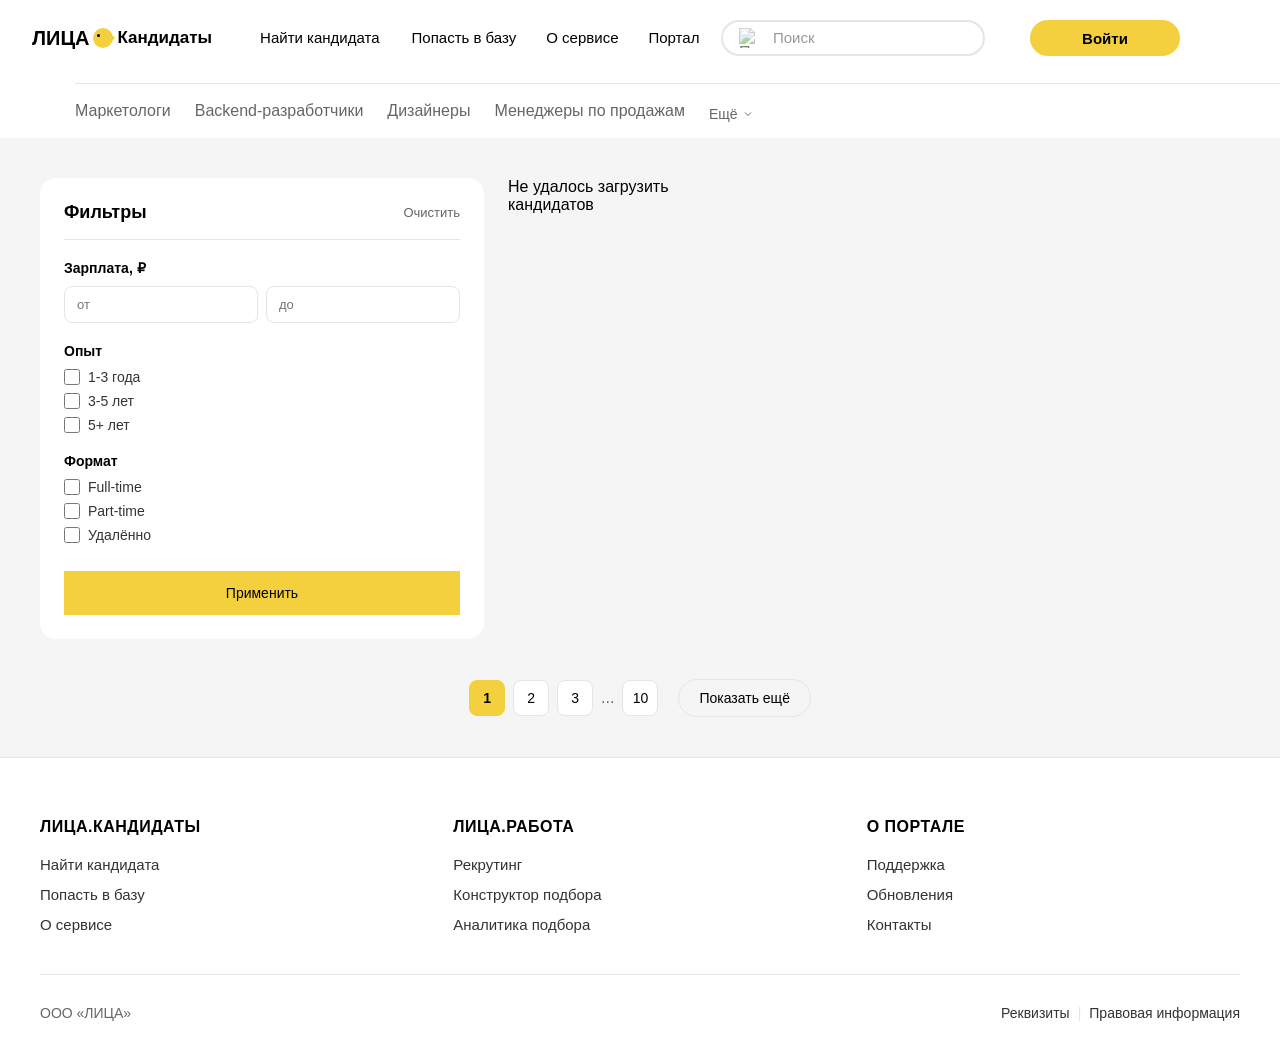
==== catalog.html @ 7bc8b990 "feat: style project management buttons and lock editing for completed projects" ====
<!DOCTYPE html>
<html lang="ru">
<head>
    <meta charset="UTF-8">
    <meta name="viewport" content="width=device-width, initial-scale=1.0">
    <title>ЛИЦА - Каталог кандидатов</title>
    <link rel="stylesheet" href="css/style.css">
</head>
<body>
    <header class="header">
        <div class="header-top">
            <div class="logo-nav">
                <a href="index.html" class="logo">
                    <span>ЛИЦА</span>
                    <div class="logo-icon"></div>
                </a>
                <nav>
                    <ul class="main-nav">
                        <li><a href="index.html">Кандидаты</a></li>
                        <li><a href="catalog.html">Найти кандидата</a></li>
                        <li><a href="#">Попасть в базу</a></li>
                        <li><a href="#">О сервисе</a></li>
                        <li><a href="#">Портал</a></li>
                    </ul>
                </nav>
            </div>
            <div class="search-auth">
    <div class="search-box">
        <img src="img/Search.png" alt="Поиск" class="search-icon">
        <input type="text" class="search-input" placeholder="Поиск">
    </div>
    
    <button class="login-btn" id="openModalBtn">Войти</button>
    
    <div class="user-profile-wrapper" id="userProfileWrapper" style="display: none;">
        <div class="user-profile" id="userProfile">
            <span class="user-name" id="userName">Имя</span>
            <div class="user-avatar" id="userAvatar">И</div>
        </div>
        <div class="user-dropdown" id="userDropdown">
            <a href="dashboard.html" class="dropdown-item">
                <svg width="16" height="16" viewBox="0 0 24 24" fill="none" stroke="currentColor" stroke-width="2"><path d="M20 21v-2a4 4 0 0 0-4-4H8a4 4 0 0 0-4 4v2"></path><circle cx="12" cy="7" r="4"></circle></svg>
                Мой профиль
            </a>
            <button class="dropdown-item logout-btn" id="logoutBtn">
                <svg width="16" height="16" viewBox="0 0 24 24" fill="none" stroke="currentColor" stroke-width="2"><path d="M9 21H5a2 2 0 0 1-2-2V5a2 2 0 0 1 2-2h4"></path><polyline points="16 17 21 12 16 7"></polyline><line x1="21" y1="12" x2="9" y2="12"></line></svg>
                Выйти
            </button>
        </div>
    </div>
</div>
        </div>
        
        <div class="header-bottom">
            <ul class="secondary-nav">
                <li><a href="?category=marketing">Маркетологи</a></li>
                <li><a href="?category=development">Backend-разработчики</a></li>
                <li><a href="?category=design">Дизайнеры</a></li>
                <li><a href="?category=sales">Менеджеры по продажам</a></li>
                
                <li class="nav-hidden"><a href="?category=analytics">Аналитики</a></li>
                <li class="nav-hidden"><a href="?category=content">Контент</a></li>
                <li class="nav-hidden"><a href="?category=management">Топ-менеджмент</a></li>
                
                <li class="more-li">
                    <button class="more-btn" id="moreBtn" type="button" onclick="toggleNav()">
                        <span>Ещё</span>
                        <svg class="arrow" viewBox="0 0 24 24" fill="none" stroke="currentColor" stroke-width="2">
                            <path d="M6 9l6 6 6-6"/>
                        </svg>
                    </button>
                </li>
                <li class="hide-li" style="display: none;">
                    <button class="hide-btn" type="button" onclick="toggleNav()">
                        <span>Скрыть</span>
                        <svg viewBox="0 0 24 24" fill="none" stroke="currentColor" stroke-width="2">
                            <path d="M18 15l-6-6-6 6"/>
                        </svg>
                    </button>
                </li>
            </ul>
        </div>
    </header>

    <main class="catalog-main">
        <div class="container catalog-container">
            
            <aside class="filters-sidebar">
                <div class="filters-header">
                    <h2>Фильтры</h2>
                    <button class="clear-filters">Очистить</button>
                </div>
                
                <div class="filter-group">
                    <h3>Зарплата, ₽</h3>
                    <div class="filter-range">
                        <input type="number" id="salaryMin" placeholder="от">
                        <input type="number" id="salaryMax" placeholder="до">
                    </div>
                </div>
                
                <div class="filter-group">
                    <h3>Опыт</h3>
                    <label class="checkbox-label">
                        <input type="checkbox" name="exp" value="1-3">
                        <span>1-3 года</span>
                    </label>
                    <label class="checkbox-label">
                        <input type="checkbox" name="exp" value="3-5">
                        <span>3-5 лет</span>
                    </label>
                    <label class="checkbox-label">
                        <input type="checkbox" name="exp" value="5+">
                        <span>5+ лет</span>
                    </label>
                </div>
                
                <div class="filter-group">
                    <h3>Формат</h3>
                    <label class="checkbox-label">
                        <input type="checkbox" name="format" value="full-time">
                        <span>Full-time</span>
                    </label>
                    <label class="checkbox-label">
                        <input type="checkbox" name="format" value="part-time">
                        <span>Part-time</span>
                    </label>
                    <label class="checkbox-label">
                        <input type="checkbox" name="format" value="remote">
                        <span>Удалённо</span>
                    </label>
                </div>
                
                <button class="apply-filters btn-primary">Применить</button>
            </aside>

            <div class="candidates-grid" id="candidatesGrid">
            </div>
        </div>
        
        <div class="pagination">
            <button class="page-btn active">1</button>
            <button class="page-btn">2</button>
            <button class="page-btn">3</button>
            <span class="pagination-dots">...</span>
            <button class="page-btn">10</button>
            <button class="show-more">Показать ещё</button>
        </div>
    </main>

    <footer class="footer">
        <div class="container">
            <div class="footer-grid">
                <div class="footer-column">
                    <h3 class="footer-heading">ЛИЦА.КАНДИДАТЫ</h3>
                    <ul class="footer-list">
                        <li><a href="#">Найти кандидата</a></li>
                        <li><a href="#">Попасть в базу</a></li>
                        <li><a href="#">О сервисе</a></li>
                    </ul>
                </div>
                
                <div class="footer-column">
                    <h3 class="footer-heading">ЛИЦА.РАБОТА</h3>
                    <ul class="footer-list">
                        <li><a href="#">Рекрутинг</a></li>
                        <li><a href="#">Конструктор подбора</a></li>
                        <li><a href="#">Аналитика подбора</a></li>
                    </ul>
                </div>
                
                <div class="footer-column">
                    <h3 class="footer-heading">О ПОРТАЛЕ</h3>
                    <ul class="footer-list">
                        <li><a href="#">Поддержка</a></li>
                        <li><a href="#">Обновления</a></li>
                        <li><a href="#">Контакты</a></li>
                    </ul>
                </div>
            </div>
            
            <div class="footer-bottom">
                <span class="footer-copyright">ООО «ЛИЦА»</span>
                <div class="footer-legal">
                    <a href="#">Реквизиты</a>
                    <span class="divider">|</span>
                    <a href="#">Правовая информация</a>
                </div>
            </div>
        </div>
    </footer>

    <div class="modal-overlay" id="loginModal">
        <div class="modal-window">
            <button class="modal-close" id="closeModalBtn">&times;</button>
            <div class="modal-header">
                <span class="modal-logo-text">ЛИЦА</span>
                <span class="modal-logo-dot"></span>
                <span class="modal-logo-text">Кандидаты</span>
            </div>
            <h2 class="modal-title">Получить доступ к базе<br>проверенных кандидатов</h2>
            <form class="modal-form" id="loginForm">
    <input type="email" id="authEmail" class="modal-input" placeholder="Email" required>
    <input type="password" id="authPassword" class="modal-input" placeholder="Пароль" required>
                <a href="#" class="forgot-pass">Забыли пароль?</a>
                <div class="modal-actions">
                    <button type="submit" class="btn-modal-login">Войти</button>
                    <button type="button" class="btn-modal-reg">Зарегистрироваться</button>
                </div>
            </form>
        </div>
    </div>

    <script>

    function toggleNav() {
        const hidden = document.querySelectorAll('.nav-hidden');
        const more = document.querySelector('.more-li');
        const hide = document.querySelector('.hide-li');
        const arrow = document.querySelector('.more-btn .arrow');
        const isVisible = document.querySelector('.nav-hidden.show');
        if (!isVisible) {
            hidden.forEach(i => i.classList.add('show'));
            more.style.display = 'none';
            hide.style.display = 'flex';
        } else {
            hidden.forEach(i => i.classList.remove('show'));
            more.style.display = 'flex';
            hide.style.display = 'none';
            if (arrow) arrow.style.transform = 'rotate(0deg)';
        }
    }

    const openModalBtn = document.getElementById('openModalBtn');
    const modal = document.getElementById('loginModal');
    const closeBtn = document.getElementById('closeModalBtn');
    const loginForm = document.getElementById('loginForm');

    function showUserProfile(user) {
        if (openModalBtn) openModalBtn.style.display = 'none';
        const userProfileWrapper = document.getElementById('userProfileWrapper');
        const userName = document.getElementById('userName');
        const userAvatar = document.getElementById('userAvatar');
        const userDropdown = document.getElementById('userDropdown');
        const logoutBtn = document.getElementById('logoutBtn');
        
        if (userProfileWrapper && userName && userAvatar) {
            userProfileWrapper.style.display = 'flex';
            const firstName = user.name.split(' ')[0];
            userName.textContent = firstName;
            userAvatar.textContent = firstName.charAt(0).toUpperCase();
        }
        
        const userProfile = document.getElementById('userProfile');
        if (userProfile && userDropdown) {
            userProfile.onclick = (e) => {
                e.stopPropagation();
                userDropdown.classList.toggle('show');
            };
        }
        
        document.addEventListener('click', (e) => {
            if (userDropdown && !e.target.closest('.user-profile-wrapper')) {
                userDropdown.classList.remove('show');
            }
        });
        
        if (logoutBtn) {
            logoutBtn.onclick = (e) => {
                e.preventDefault();
                if (confirm('Выйти из аккаунта?')) {
                    localStorage.removeItem('currentUser');
                    hideUserProfile();
                    if (userDropdown) userDropdown.classList.remove('show');
                }
            };
        }
    }

    function hideUserProfile() {
        const userProfileWrapper = document.getElementById('userProfileWrapper');
        if (userProfileWrapper) userProfileWrapper.style.display = 'none';
        if (openModalBtn) {
            openModalBtn.style.display = 'block';
            openModalBtn.textContent = 'Войти';
            openModalBtn.style.backgroundColor = '';
        }
    }

    openModalBtn?.addEventListener('click', (e) => {
        e.stopPropagation();
        modal.classList.add('active');
        document.body.style.overflow = 'hidden';
    });

    closeBtn?.addEventListener('click', () => {
        modal.classList.remove('active');
        document.body.style.overflow = '';
    });

    modal?.addEventListener('click', (e) => {
        if (e.target === modal) {
            modal.classList.remove('active');
            document.body.style.overflow = '';
        }
    });

    if (loginForm) {
        loginForm.addEventListener('submit', async (e) => {
            e.preventDefault();
            const email = document.getElementById('authEmail').value.trim();
            const password = document.getElementById('authPassword').value.trim();
            
            let errorEl = document.querySelector('.auth-error');
            if (!errorEl) {
                errorEl = document.createElement('span');
                errorEl.className = 'auth-error';
                errorEl.style.cssText = 'color: #d32f2f; font-size: 13px; text-align: center; display: block; margin-top: 8px;';
                loginForm.appendChild(errorEl);
            }

            try {
                const res = await fetch(`http://localhost:3000/users?email=${encodeURIComponent(email)}`);
                const users = await res.json();
                
                if (users.length > 0 && users[0].password === password) {
                    const user = users[0];
                    localStorage.setItem('currentUser', JSON.stringify(user));
                    
                    modal.classList.remove('active');
                    document.body.style.overflow = '';
                    loginForm.reset();
                    errorEl.style.display = 'none';
                    
                    showUserProfile(user);
                } else {
                    errorEl.textContent = 'Неверный email или пароль';
                    errorEl.style.display = 'block';
                }
            } catch (err) {
                console.error('Ошибка входа:', err);
                errorEl.textContent = 'Ошибка сервера';
                errorEl.style.display = 'block';
            }
        });
    }

    let allCandidates = []; 

    async function loadAllCandidates() {
        try {
            const res = await fetch('http://localhost:3000/candidates');
            if (!res.ok) throw new Error(`HTTP ${res.status}`);
            allCandidates = await res.json();
            console.log('✅ Загружено кандидатов:', allCandidates.length);
            renderCandidates(allCandidates); 
        } catch (err) {
            console.error('Ошибка загрузки:', err);
            document.getElementById('candidatesGrid').innerHTML = '<p>Не удалось загрузить кандидатов</p>';
        }
    }

    function applyFilters() {
    console.log('Кнопка "Применить" нажата');
    
    const salaryMin = document.getElementById('salaryMin')?.value;
    const salaryMax = document.getElementById('salaryMax')?.value;
    
    const expChecks = Array.from(document.querySelectorAll('input[name="exp"]:checked')).map(i => i.value);
    const formatChecks = Array.from(document.querySelectorAll('input[name="format"]:checked')).map(i => i.value);
    
    console.log('🔍 Активные фильтры:', { salaryMin, salaryMax, expChecks, formatChecks });
    
    const filtered = allCandidates.filter(candidate => {
        console.log(`\n Проверка: ${candidate.name}`);
        
        // 1. Зарплата
        const salary = Number(candidate.salary) || 0;
        if (salaryMin && salary < Number(salaryMin)) {
            console.log(`   Отсев по зарплате: ${salary} < ${salaryMin}`);
            return false;
        }
        if (salaryMax && salary > Number(salaryMax)) {
            console.log(`   Отсев по зарплате: ${salary} > ${salaryMax}`);
            return false;
        }
        if (salaryMin || salaryMax) {
            console.log(`  Зарплата ${salary} ₽ прошла`);
        }
        
        if (formatChecks.length > 0) {
            const candidateTags = candidate.tags || [];
            console.log(`  Теги кандидата: [${candidateTags.join(', ')}]`);
            
            const hasMatchingTag = formatChecks.some(format => {
                const tagMap = {
                    'full-time': 'fulltime',
                    'part-time': 'parttime', 
                    'remote': 'remote'
                };
                const targetTag = tagMap[format];
                const hasIt = candidateTags.includes(targetTag);
                console.log(`    - Ищем "${format}" → "${targetTag}" → ${hasIt ? '✅' : '❌'}`);
                return hasIt;
            });
            
            if (!hasMatchingTag) {
                console.log(`   Отсев по формату: нет совпадений`);
                return false;
            }
            console.log(`  Формат прошёл`);
        }
        
        if (expChecks.length > 0) {
            const exp = candidate.experience || '';
            const match = exp.match(/(\d+)/);
            const years = match ? parseInt(match[1]) : 0;
            console.log(`  Опыт: "${exp}" → извлечено ${years} лет`);
            
            const hasMatchingExp = expChecks.some(expFilter => {
                let result = false;
                if (expFilter === '1-3') result = years >= 1 && years <= 3;
                else if (expFilter === '3-5') result = years >= 3 && years <= 5;
                else if (expFilter === '5+') result = years >= 5;
                
                if (result) {
                    console.log(`    - Фильтр "${expFilter}": ${years} лет попадает`);
                }
                return result;
            });
            
            if (!hasMatchingExp) {
                console.log(`  Отсев по опыту: ${years} лет не попадает в выбранные диапазоны`);
                return false;
            }
            console.log(`  Опыт прошёл`);
        }
        
        console.log(`  ${candidate.name} ПРОШЁЛ все фильтры!\n`);
        return true;
    });
    
    console.log(`\n✅ ИТОГО найдено: ${filtered.length} из ${allCandidates.length}`);
    renderCandidates(filtered);
}

    function renderCandidates(candidates) {
        const grid = document.getElementById('candidatesGrid');
        if (!grid) return;
        
        if (candidates.length === 0) {
            grid.innerHTML = '<p style="grid-column: 1/-1; text-align: center; padding: 40px; color: var(--text-muted);">Кандидаты не найдены</p>';
            return;
        }
        
        function getGradient(avatarName) {
            const gradients = {
                'gradient-purple': 'linear-gradient(135deg, #667eea 0%, #764ba2 100%)',
                'gradient-blue': 'linear-gradient(135deg, #4facfe 0%, #00f2fe 100%)',
                'gradient-green': 'linear-gradient(135deg, #43e97b 0%, #38f9d7 100%)',
                'gradient-orange': 'linear-gradient(135deg, #fa709a 0%, #fee140 100%)',
                'gradient-red': 'linear-gradient(135deg, #ff9a9e 0%, #fecfef 100%)'
            };
            return gradients[avatarName] || gradients['gradient-purple'];
        }
        
        grid.innerHTML = candidates.map(c => {

            const avatarHTML = c.avatar?.startsWith('gradient-') 
                ? `<div class="avatar-gradient" style="width: 104px; height: 104px; border-radius: 50%; background: ${getGradient(c.avatar)}; display: flex; align-items: center; justify-content: center; color: #fff; font-size: 36px; font-weight: 700;">${c.name.charAt(0).toUpperCase()}</div>`
                : `<img src="${c.avatar || 'img/default-avatar.png'}" alt="${c.name}" style="width: 104px; height: 104px; border-radius: 50%; object-fit: cover;">`;
            
            return `
            <div class="candidate-card">
                <div class="candidate-badges">
                    ${c.tags?.map(t => `<span class="badge badge-${t}">${t}</span>`).join('') || ''}
                </div>
                <div class="candidate-avatar">
                    ${avatarHTML}
                </div>
                <h3 class="candidate-name">${c.name}</h3>
                <p class="candidate-position">${c.position}</p>
                <div class="candidate-info">
                    <p class="info-item">Опыт: ${c.experience}</p>
                    <p class="info-item">Зарплата: от ${c.salary?.toLocaleString() || '0'} ₽</p>
                </div>
                <a href="profile.html?id=${c.id}" class="btn-candidate" style="text-decoration: none;">Посмотреть справку</a>
            </div>
            `;
        }).join('');
    }

    function clearFilters() {
        console.log('️ Кнопка "Очистить" нажата');
        document.querySelectorAll('input[type="number"]').forEach(i => i.value = '');
        document.querySelectorAll('input[type="checkbox"]').forEach(i => i.checked = false);
        renderCandidates(allCandidates); 
    }

    document.addEventListener('DOMContentLoaded', () => {

        const saved = localStorage.getItem('currentUser');
        if (saved) {
            try {
                const user = JSON.parse(saved);
                showUserProfile(user);
            } catch(e) { console.error('Ошибка сессии:', e); }
        }
        
        loadAllCandidates();
        
        const applyBtn = document.querySelector('.apply-filters');
        const clearBtn = document.querySelector('.clear-filters');
        
        if (applyBtn) {
            applyBtn.addEventListener('click', applyFilters);
            console.log('✅ Обработчик на кнопку "Применить" повешен');
        } else {
            console.error('Кнопка .apply-filters не найдена');
        }
        
        if (clearBtn) {
            clearBtn.addEventListener('click', clearFilters);
            console.log('Обработчик на кнопку "Очистить" повешен');
        } else {
            console.error('Кнопка .clear-filters не найдена');
        }
        
         document.getElementById('logoutBtn')?.addEventListener('click', () => { 
    if (confirm('Выйти?')) { 
        localStorage.removeItem('currentUser'); 
        window.location.href = 'index.html'; 
    } 
});

    });
</script>
</body>
</html>
---- css/style.css ----
:root {
    --bg-body: #f5f5f5;
    --bg-header: #ffffff;
    --text-main: #000000;
    --text-secondary: #333333;
    --text-muted: #666666;
    --accent: #F4D03F;
    --accent-hover: #E5C036;
    --border: #e5e5e5;
    --shadow: 0 2px 4px rgba(0, 0, 0, 0.1);
}

* {
    margin: 0;
    padding: 0;
    box-sizing: border-box;
}

body {
    font-family: -apple-system, BlinkMacSystemFont, 'Segoe UI', Roboto, Oxygen, Ubuntu, Cantarell, sans-serif;
    background-color: var(--bg-body);
    color: var(--text-main);
}

.header {
    background-color: var(--bg-header);
    box-shadow: var(--shadow);
}

.header-top {
    display: flex;
    align-items: center; 
    justify-content: space-between;
    padding: 20px 0px;
    max-width: 1440px;
    margin: 0 auto;
}

.logo-nav {
    display: flex;
    align-items: center;
    gap: 4px; 
    flex-shrink: 0;
}

.logo {
    display: flex;
    align-items: center;
    gap: 4px;
    font-size: 20px;
    font-weight: 600;
    color: #000;
    text-decoration: none;
    margin-left: 32px;
}

.logo-icon {
    width: 20px;
    height: 20px;
    background-color: #F4D03F;
    border-radius: 50%;
    position: relative;
    flex-shrink: 0;
}

.logo-icon::before {
    content: '';
    position: absolute;
    width: 3px;
    height: 3px;
    background-color: #000;
    border-radius: 50%;
    top: 6px;
    left: 4px;
}

.logo-icon::after {
    content: '';
    position: absolute;
    right: -2px;
    top: 4px; 
    width: 0;
    height: 0;
    border-top: 6px solid transparent;
    border-bottom: 6px solid transparent;
    border-left: 6px solid #F4D03F;
}

.main-nav {
    display: flex;
    align-items: center;
    gap: 16px; 
    list-style: none;
    margin: 0; 
}

.main-nav a {
    text-decoration: none;
    color: var(--text-secondary);
    font-size: 17px;
    font-weight: 500;
    white-space: nowrap; 
    transition: color 0.3s;
}

.main-nav li:first-child a {
    font-size: 17px;
    font-weight: 600;
    color: var(--text-main);
    margin-right: 32px; 
    margin-left: 0px;
}

.main-nav li:nth-child(3) {
    margin-left: 16px; 
}

.main-nav li:nth-child(4) {
    margin-left: 14px; 
}

.main-nav li:nth-child(5) {
    margin-left: 14px; 
}

.main-nav li:nth-child(n+2) a {
    font-size: 15px;
    font-weight: 400;
    color: var(--text-main);
}

.search-auth {
    display: flex;
    align-items: center;
    gap: 45px; 
    margin-right: 100px;
}

.search-box {
    position: relative;
    display: flex;
    align-items: center;
}

.search-icon {
    position: absolute;
    left: 14px;
    width: 18px;
    height: 18px;
    opacity: 0.5;
    pointer-events: none;
}

.search-input {
    flex-shrink: 0; 
    width: 320px;
    height: 36px; 
    padding: 0px 22px 0 40px;
    border: 1px solid var(--border);
    border-radius: 24px;
    font-size: 14px;
    line-height: 36px;
    outline: none;
    transition: border-color 0.3s;
}

.search-input:focus {
    border-color: var(--accent);
}

.search-input::placeholder {
    color: #999;
}

.login-btn {
    flex-shrink: 0;
    background-color: var(--accent);
    color: var(--text-main);
    border: none;
    height: 36px;
    width: 150px;
    margin-left: 0px; 
    border-radius: 24px;
    font-size: 15px;
    font-weight: 600;
    cursor: pointer;
    transition: background-color 0.3s;
}

.login-btn:hover {
    background-color: var(--accent-hover);
}

.header-bottom {
    border-top: 1px solid var(--border);
    padding: 16px 0px;
    max-width: 1440px;
    margin: 0 auto;
    margin-left: 75px;
    margin-top: 7px;
}

.secondary-nav {
    display: flex;
    flex-wrap: wrap;
    gap: 24px;
    row-gap: 36px;
    list-style: none;
    align-items: center;
    padding: 0;
    margin: 0;
}

.secondary-nav a {
    text-decoration: none;
    color: var(--text-muted);
    font-size: 16px;
    transition: color 0.3s;
    white-space: nowrap;
}

.secondary-nav a:hover {
    color: var(--text-main);
}

.nav-hidden {
    display: none;
}

.nav-hidden.show {
    display: flex;
}

.more-btn, .hide-btn {
    display: flex;
    align-items: center;
    gap: 4px;
    margin-top: 6px;
    background: none;
    border: none;
    color: var(--text-muted);
    font-size: 14px;
    cursor: pointer;
    padding: 0;
    white-space: nowrap;
    transition: color 0.3s;
}

.more-btn:hover, .hide-btn:hover {
    color: var(--text-main);
}

.more-btn svg, .hide-btn svg {
    width: 12px;
    height: 12px;
}

.more-btn .arrow {
    transition: transform 0.3s;
}

.hero-section {
    padding: 80px 120px;
    background-color: #ffffff;
}

.hero-container {
    display: flex;
    align-items: center;
    justify-content: space-between;
    gap: 60px;
    max-width: 1440px;
    margin: 0 auto;
}

.hero-content {
    flex: 1;
    display: flex;
    flex-direction: column;
    gap: 24px;
}

.hero-title {
    font-size: 50px;
    font-weight: 600;
    line-height: 1.6;
    color: #111;
    margin: 0;
    letter-spacing: 0%;
}

.hero-title .highlight {
    background-color: #F4D03F;
    padding: 0 8px;
    border-radius: 6px;
    display: inline-block;
}

.hero-description {
    font-size: 18px;
    line-height: 1.5;
    color: #555;
    margin: 0;
    max-width: 480px;
}

.hero-buttons {
    display: flex;
    gap: 16px;
    margin-top: 8px;
}

.btn {
    display: inline-flex;
    align-items: center;
    justify-content: center;
    padding: 14px 28px;
    border-radius: 30px;
    font-size: 16px;
    font-weight: 600;
    text-decoration: none;
    transition: all 0.3s ease;
    cursor: pointer;
}

.btn-primary {
    background-color: #F4D03F;
    color: #000;
    border: 2px solid #F4D03F;
}

.btn-primary:hover {
    background-color: #E5C036;
    border-color: #E5C036;
}

.btn-secondary {
    background-color: transparent;
    color: #333;
    border: 2px solid #ddd;
}

.btn-secondary:hover {
    border-color: #333;
    color: #000;
}

.hero-image {
    flex: 1;
    display: flex;
    justify-content: center;
}

.hero-image img {
    max-width: 100%;
    height: auto;
    display: block;
}

.directions-section {
    padding: 80px 40px;
    background-color: #f5f5f5;
}

.section-title {
    text-align: center;
    font-size: 32px;
    font-weight: 700;
    color: #111;
    margin-bottom: 40px;
}

.directions-grid {
    display: grid;
    grid-template-columns: repeat(4, 1fr);
    gap: 20px;
    max-width: 1200px;
    margin: 0 auto;
}

.direction-card {
    background-color: #ffffff;
    border-radius: 16px;
    padding: 20px 24px;
    display: flex;
    align-items: center;
    gap: 16px;
    cursor: pointer;
    transition: all 0.3s ease;
    position: relative;
    overflow: hidden;
}

.direction-card:hover {
    position: relative;
    top: -5px;
    box-shadow: 0 10px 20px rgba(0, 0, 0, 0.08);
}

.card-icon {
    width: 60px;
    height: 60px;
    background-color: #F4D03F;
    border-radius: 12px;
    display: flex;
    align-items: center;
    justify-content: center;
    flex-shrink: 0;
}

.card-icon img {
    width: 32px;
    height: 32px;
    object-fit: contain;
}

.card-title {
    font-size: 16px;
    font-weight: 600;
    color: #111;
    flex-grow: 1;
}

.card-badge {
    font-size: 12px;
    font-weight: 600;
    color: #999;
    border: 1px solid #ddd;
    padding: 4px 8px;
    border-radius: 12px;
    background-color: transparent;
    transition: all 0.3s ease;
}

.direction-card:hover .card-badge {
    border-color: #F4D03F;
    color: #F4D03F;
}

.benefits-section {
    padding: 80px 40px;
    background-color: #f5f5f5;
}

.benefits-container {
    display: flex;
    gap: 40px;
    max-width: 1200px;
    margin: 0 auto;
}

.benefits-left {
    flex: 1;
    display: flex;
    flex-direction: column;
    gap: 32px;
    background-color: #ffffff;
    border-radius: 24px;
    padding: 40px;
}

.section-title-left {
    font-size: 32px;
    font-weight: 700;
    color: #111;
    margin: 0 0 24px 0;
    line-height: 1.3;
}

.benefit-item {
    display: flex;
    gap: 16px;
    align-items: flex-start;
    transition: margin-left 0.3s ease; 
}

.benefit-item:hover {
    margin-left: 5px;
}

.check-icon {
    width: 32px;
    height: 32px;
    flex-shrink: 0;
    margin-top: 4px;
}

.benefit-title {
    font-size: 18px;
    font-weight: 600;
    color: #111;
    margin: 0 0 8px 0;
}

.benefit-desc {
    font-size: 15px;
    line-height: 1.5;
    color: #555;
    margin: 0;
}

.benefits-right {
    flex: 0 0 380px;
}

.subscription-card {
    background-color: #F4D03F;
    border-radius: 24px;
    padding: 40px 32px;
    height: 100%;
    display: flex;
    flex-direction: column;
    justify-content: center;
    gap: 16px;
}

.sub-title {
    font-size: 24px;
    font-weight: 700;
    color: #000;
    margin: 0;
}

.sub-price {
    font-size: 36px;
    font-weight: 700;
    color: #000;
}

.sub-note {
    font-size: 14px;
    color: #d32f2f;
    font-weight: 500;
    margin: 0;
}

.btn-white {
    background-color: #ffffff;
    color: #000;
    border: none;
    padding: 14px 28px;
    border-radius: 30px;
    font-size: 16px;
    font-weight: 600;
    text-decoration: none;
    display: inline-block;
    text-align: center;
    transition: background-color 0.3s ease; 
    margin-top: 8px;
}

.btn-white:hover {
    background-color: #f0f0f0;
}

.candidates-section {
    padding: 80px 40px;
    background-color: var(--bg-body);
}

.candidates-grid {
    display: grid;
    grid-template-columns: repeat(4, 1fr);
    gap: 24px;
    max-width: 1440px;
    margin: 0 auto;
}

.candidate-card {
    background-color: #ffffff;
    border-radius: 20px;
    padding: 24px;
    display: flex;
    flex-direction: column;
    align-items: center;
    gap: 16px;
    transition: all 0.3s ease;
    box-shadow: 0 2px 8px rgba(0, 0, 0, 0.05);
}

.candidate-card:hover {
    box-shadow: 0 8px 24px rgba(0, 0, 0, 0.12);
    top: -5px;
    position: relative;
}

.candidate-badges {
    display: flex;
    gap: 8px;
    flex-wrap: wrap;
    justify-content: center;
}

.badge {
    font-size: 12px;
    font-weight: 500;
    padding: 4px 12px;
    border-radius: 12px;
}

.badge-parttime {
    background-color: #FFF4CC;
    color: #8B6914;
}

.badge-fulltime {
    background-color: #F0E6FF;
    color: #6B46C1;
}

.candidate-avatar {
    width: 104px;
    height: 104px;
    border-radius: 50%;
    overflow: hidden;
    margin-top: 8px;
}

.candidate-avatar img {
    width: 100%;
    height: 100%;
    object-fit: cover;
}

.candidate-name {
    font-size: 18px;
    font-weight: 600;
    color: var(--text-main);
    margin: 0;
    text-align: center;
}

.candidate-position {
    font-size: 14px;
    color: var(--text-muted);
    margin: 0;
    text-align: center;
}

.candidate-info {
    width: 100%;
    display: flex;
    flex-direction: column;
    gap: 8px;
    padding: 16px 0;
    border-top: 1px solid var(--border);
    border-bottom: 1px solid var(--border);
}

.info-item {
    font-size: 14px;
    color: var(--text-secondary);
    margin: 0;
    text-align: center;
}

.btn-candidate {
    background-color: var(--accent);
    color: var(--text-main);
    border: none;
    padding: 12px 24px;
    border-radius: 24px;
    font-size: 15px;
    font-weight: 600;
    cursor: pointer;
    transition: background-color 0.3s ease;
    width: 100%;
    margin-top: 8px;
}

.btn-candidate:hover {
    background-color: var(--accent-hover);
}

.subscribe-section {
    padding: 80px 40px;
    background-color: var(--bg-body);
}

.subscribe-container {
    display: flex;
    gap: 60px;
    max-width: 1200px;
    margin: 0 auto;
    align-items: center;
}

.subscribe-image {
    flex: 1;
    display: flex;
    justify-content: center;
}

.subscribe-image img {
    max-width: 100%;
    height: auto;
    display: block;
}

.subscribe-form-wrapper {
    flex: 1;
    background-color: #ffffff;
    border-radius: 24px;
    padding: 40px;
    box-shadow: 0 4px 12px rgba(0, 0, 0, 0.08);
}

.subscribe-title {
    font-size: 32px;
    font-weight: 700;
    color: var(--text-main);
    margin: 0 0 16px 0;
    text-align: center;
}

.subscribe-description {
    font-size: 16px;
    line-height: 1.5;
    color: var(--text-secondary);
    margin: 0 0 32px 0;
    text-align: center;
}

.subscribe-form {
    display: flex;
    flex-direction: column;
    gap: 16px;
}

.form-input {
    width: 100%;
    padding: 16px 20px;
    border: 1px solid var(--border);
    border-radius: 30px;
    font-size: 15px;
    outline: none;
    transition: border-color 0.3s ease;
}

.form-input:focus {
    border-color: var(--accent);
}

.form-input::placeholder {
    color: #999;
}

.btn-subscribe {
    background-color: var(--accent);
    color: var(--text-main);
    border: none;
    padding: 16px 32px;
    border-radius: 30px;
    font-size: 16px;
    font-weight: 600;
    cursor: pointer;
    transition: background-color 0.3s ease;
    margin-top: 8px;
}

.btn-subscribe:hover {
    background-color: var(--accent-hover);
}

.form-agreement {
    font-size: 12px;
    color: var(--text-muted);
    line-height: 1.5;
    text-align: center;
    margin: 16px 0 0 0;
}

.agreement-link {
    color: var(--text-secondary);
    text-decoration: underline;
    transition: color 0.3s ease;
}

.agreement-link:hover {
    color: var(--text-main);
}

.footer {
    background-color: #ffffff;
    padding: 60px 40px 30px;
    border-top: 1px solid var(--border);
}

.footer-grid {
    display: grid;
    grid-template-columns: repeat(3, 1fr);
    gap: 40px;
    max-width: 1200px;
    margin: 0 auto 40px;
}

.footer-heading {
    font-size: 16px;
    font-weight: 700;
    color: var(--text-main);
    margin: 0 0 20px 0;
    text-transform: uppercase;
    letter-spacing: 0.5px;
}

.footer-list {
    list-style: none;
    padding: 0;
    margin: 0;
    display: flex;
    flex-direction: column;
    gap: 12px;
}

.footer-list a {
    text-decoration: none;
    color: var(--text-secondary);
    font-size: 15px;
    transition: color 0.3s ease;
}

.footer-list a:hover {
    color: var(--text-main);
}

.footer-bottom {
    display: flex;
    justify-content: space-between;
    align-items: center;
    max-width: 1200px;
    margin: 0 auto;
    padding-top: 30px;
    border-top: 1px solid var(--border);
    font-size: 14px;
}

.footer-copyright {
    color: var(--text-muted);
    font-weight: 500;
}

.footer-legal {
    display: flex;
    align-items: center;
    gap: 8px;
}

.footer-legal a {
    text-decoration: none;
    color: var(--text-secondary);
    transition: color 0.3s ease;
}

.footer-legal a:hover {
    color: var(--text-main);
}

.divider {
    color: var(--border);
    user-select: none;
}

.modal-overlay {
    position: fixed;
    top: 0; left: 0;
    width: 100%; height: 100%;
    background: rgba(0, 0, 0, 0.4);
    backdrop-filter: blur(4px); /* Размытие фона */
    display: flex;
    align-items: center;
    justify-content: center;
    z-index: 1000;
    opacity: 0;
    visibility: hidden;
    transition: all 0.3s ease;
}

.modal-overlay.active {
    opacity: 1;
    visibility: visible;
}

.modal-window {
    background: #ffffff;
    width: 100%;
    max-width: 440px;
    border-radius: 24px;
    padding: 40px 32px;
    position: relative;
    box-shadow: 0 20px 40px rgba(0, 0, 0, 0.15);
    transform: scale(0.9);
    transition: transform 0.3s ease;
}

.modal-overlay.active .modal-window {
    transform: scale(1);
}

.modal-close {
    position: absolute;
    top: 20px; right: 20px;
    background: none;
    border: none;
    font-size: 28px;
    color: #999;
    cursor: pointer;
    line-height: 1;
}
.modal-close:hover { color: #000; }

.modal-header {
    display: flex;
    align-items: center;
    justify-content: center;
    gap: 6px;
    margin-bottom: 24px;
}

.modal-logo-text {
    font-size: 18px;
    font-weight: 700;
    color: #000;
}

.modal-logo-dot {
    width: 12px; height: 12px;
    background-color: #F4D03F;
    border-radius: 50%;
}

.modal-title {
    font-size: 18px;
    font-weight: 600;
    text-align: center;
    margin: 0 0 24px 0;
    line-height: 1.4;
    color: #111;
}

.modal-form {
    display: flex;
    flex-direction: column;
    gap: 12px;
}

.modal-input {
    width: 100%;
    padding: 14px 16px;
    border: 1px solid #e5e5e5;
    border-radius: 12px;
    font-size: 15px;
    outline: none;
    background: #fff;
    transition: border 0.3s;
    box-sizing: border-box; 
}

.modal-input:focus {
    border-color: #F4D03F;
}

.forgot-pass {
    text-align: right;
    font-size: 13px;
    color: #666;
    text-decoration: none;
    margin-top: 4px;
}
.forgot-pass:hover { color: #000; }

.modal-actions {
    display: flex;
    gap: 12px;
    margin-top: 8px;
}

.btn-modal-login {
    flex: 1;
    padding: 14px;
    background-color: #F4D03F;
    border: none;
    border-radius: 24px;
    font-size: 15px;
    font-weight: 600;
    cursor: pointer;
    transition: background 0.3s;
}
.btn-modal-login:hover { background-color: #E5C036; }

.btn-modal-reg {
    flex: 1;
    padding: 14px;
    background-color: #fff;
    border: 1px solid #e5e5e5;
    border-radius: 24px;
    font-size: 15px;
    color: #333;
    cursor: pointer;
    transition: border 0.3s;
}
.btn-modal-reg:hover { border-color: #999; }

.catalog-main {
    padding: 40px 0;
    background-color: var(--bg-body);
    min-height: 60vh;
}

.catalog-container {
    display: flex;
    gap: 24px;
    max-width: 1440px;
    margin: 0 auto;
    padding: 0 40px;
}

.filters-sidebar {
    flex: 0 0 260px;
    background: #fff;
    border-radius: 16px;
    padding: 24px;
    height: fit-content;
    position: sticky;
    top: 100px;
}

.filters-header {
    display: flex;
    justify-content: space-between;
    align-items: center;
    margin-bottom: 24px;
    padding-bottom: 16px;
    border-bottom: 1px solid var(--border);
}

.filters-header h2 {
    font-size: 18px;
    font-weight: 700;
    margin: 0;
}

.clear-filters {
    background: none;
    border: none;
    color: var(--text-muted);
    font-size: 13px;
    cursor: pointer;
}

.clear-filters:hover { color: var(--text-main); }

.filter-group {
    margin-bottom: 20px;
}

.filter-group h3 {
    font-size: 14px;
    font-weight: 600;
    margin-bottom: 12px;
    color: var(--text-main);
}

.filter-range {
    display: flex;
    gap: 8px;
}

.filter-range input {
    flex: 1;
    padding: 10px 12px;
    border: 1px solid var(--border);
    border-radius: 8px;
    font-size: 13px;
}

.checkbox-label {
    display: flex;
    align-items: center;
    gap: 8px;
    margin-bottom: 8px;
    cursor: pointer;
    font-size: 14px;
    color: var(--text-secondary);
}

.checkbox-label input {
    width: 16px;
    height: 16px;
    cursor: pointer;
}

.apply-filters {
    width: 100%;
    padding: 12px;
    margin-top: 8px;
    font-size: 14px;
}

.candidates-grid {
    flex: 1;
    display: grid;
    grid-template-columns: repeat(3, 1fr);
    gap: 20px;
}

.pagination {
    display: flex;
    justify-content: center;
    align-items: center;
    gap: 8px;
    margin-top: 40px;
    padding: 0 40px;
}

.page-btn {
    width: 36px;
    height: 36px;
    border: 1px solid var(--border);
    background: #fff;
    border-radius: 8px;
    font-size: 14px;
    cursor: pointer;
    transition: all 0.2s;
}

.page-btn:hover { border-color: var(--accent); }
.page-btn.active {
    background: var(--accent);
    border-color: var(--accent);
    font-weight: 600;
}

.pagination-dots { color: var(--text-muted); }

.show-more {
    margin-left: 12px;
    padding: 10px 20px;
    background: none;
    border: 1px solid var(--border);
    border-radius: 20px;
    cursor: pointer;
    font-size: 14px;
}

.show-more:hover { border-color: var(--text-main); }

@media (max-width: 1024px) {
    .candidates-grid { grid-template-columns: repeat(2, 1fr); }
}

@media (max-width: 768px) {
    .catalog-container {
        flex-direction: column;
        padding: 0 20px;
    }
    .filters-sidebar {
        flex: none;
        width: 100%;
        position: static;
    }
    .candidates-grid { grid-template-columns: 1fr; }
}

.profile-main {
    padding: 40px 0;
    background: var(--bg-body);
    min-height: 100vh;
}

.profile-container {
    display: flex;
    gap: 24px;
    max-width: 1440px;
    margin: 0 auto;
    padding: 0 40px;
}

.profile-main-content {
    flex: 1;
    display: flex;
    flex-direction: column;
    gap: 20px;
}

.profile-sidebar {
    flex: 0 0 300px;
    display: flex;
    flex-direction: column;
    gap: 16px;
}

.profile-header-card {
    background: #fff;
    border-radius: 16px;
    padding: 24px;
    display: flex;
    gap: 20px;
    align-items: flex-start;
    border: 2px solid transparent;
    transition: border 0.3s;
}

.profile-header-card:hover {
    border-color: var(--accent);
}

.profile-avatar-section {
    position: relative;
    flex-shrink: 0;
}

.profile-avatar-section img {
    width: 120px;
    height: 120px;
    border-radius: 50%;
    object-fit: cover;
    border: 3px solid var(--border);
}

.profile-status-badge {
    position: absolute;
    bottom: -5px;
    right: -5px;
    background: var(--accent);
    color: #000;
    font-size: 11px;
    font-weight: 700;
    padding: 4px 8px;
    border-radius: 12px;
    text-transform: uppercase;
}

.profile-info-section h1 {
    font-size: 24px;
    font-weight: 700;
    margin: 0 0 4px 0;
}

.profile-age {
    font-size: 14px;
    color: var(--text-muted);
    margin: 0 0 8px 0;
}

.profile-specialty {
    font-size: 16px;
    color: var(--text-main);
    font-weight: 500;
    margin: 0 0 4px 0;
}

.profile-location {
    font-size: 14px;
    color: var(--text-muted);
    margin: 0 0 12px 0;
}

.profile-salary {
    font-size: 15px;
    margin: 0 0 16px 0;
}

.profile-contacts-btn {
    width: 100%;
    padding: 12px;
}

.info-block {
    background: #fff;
    border-radius: 16px;
    padding: 24px;
}

.info-block h2 {
    font-size: 18px;
    font-weight: 600;
    margin: 0 0 12px 0;
    color: var(--text-main);
}

.info-text p {
    font-size: 15px;
    line-height: 1.6;
    color: var(--text-secondary);
    margin: 0 0 12px 0;
}

.info-text ul {
    margin: 0;
    padding-left: 20px;
    color: var(--text-secondary);
}

.info-text li {
    margin-bottom: 8px;
    line-height: 1.5;
}

.read-more {
    color: var(--accent-hover);
    font-size: 14px;
    cursor: pointer;
    background: none;
    border: none;
    padding: 0;
    font-weight: 500;
}

.read-more:hover { text-decoration: underline; }

.sidebar-actions {
    display: flex;
    flex-direction: column;
    gap: 12px;
}

.btn-sidebar {
    width: 100%;
    padding: 14px;
    background: #fff;
    border: 1px solid var(--border);
    border-radius: 24px;
    font-size: 15px;
    font-weight: 600;
    cursor: pointer;
    transition: all 0.3s;
    text-align: center;
}

.btn-sidebar:hover {
    border-color: var(--text-main);
    background: #f9f9f9;
}

.btn-accent {
    background: var(--accent);
    border-color: var(--accent);
    color: #000;
}

.btn-accent:hover {
    background: var(--accent-hover);
}

.sidebar-card {
    background: #fff;
    border-radius: 16px;
    padding: 20px;
}

.sidebar-card h3 {
    font-size: 16px;
    font-weight: 600;
    margin: 0 0 12px 0;
}

.sidebar-link {
    display: block;
    color: var(--accent-hover);
    text-decoration: none;
    font-size: 14px;
    margin-bottom: 8px;
    transition: color 0.3s;
}

.sidebar-link:hover { color: var(--text-main); }

.sidebar-stats {
    background: #fff;
    border-radius: 16px;
    padding: 20px;
    display: flex;
    flex-direction: column;
    gap: 12px;
}

.stat-item {
    display: flex;
    justify-content: space-between;
    font-size: 14px;
    color: var(--text-secondary);
}

.stat-item strong {
    color: var(--text-main);
}

.btn-sidebar-small {
    width: 100%;
    padding: 10px;
    background: none;
    border: 1px solid var(--border);
    border-radius: 12px;
    font-size: 13px;
    cursor: pointer;
    transition: all 0.3s;
    color: var(--text-muted);
}

.btn-sidebar-small:hover {
    border-color: var(--text-main);
    color: var(--text-main);
}

@media (max-width: 1024px) {
    .profile-sidebar {
        flex: 0 0 260px;
    }
}

@media (max-width: 768px) {
    .profile-container {
        flex-direction: column;
        padding: 0 16px;
    }
    
    .profile-sidebar {
        flex: none;
        width: 100%;
        order: -1; 
    }
    
    .profile-header-card {
        flex-direction: column;
        align-items: center;
        text-align: center;
    }
    
    .profile-avatar-section img {
        width: 100px;
        height: 100px;
    }
}

@media (max-width: 480px) {
    .profile-main { padding: 20px 0; }
    
    .info-block { padding: 16px; }
    
    .info-block h2 { font-size: 16px; }
    
    .info-text p { font-size: 14px; }
    
    .btn-sidebar { padding: 12px; font-size: 14px; }
}

.user-profile-wrapper {
    position: relative;
    display: flex;
    align-items: center;
}

.user-profile {
    display: flex;
    align-items: center;
    gap: 12px;
    cursor: pointer;
    padding: 6px 12px;
    border-radius: 24px;
    background-color: #f5f5f5;
    transition: background-color 0.3s;
    user-select: none;
}

.user-profile:hover {
    background-color: #e5e5e5;
}

.user-name {
    font-size: 15px;
    font-weight: 600;
    color: var(--text-main);
    white-space: nowrap;
}

.user-avatar {
    width: 36px;
    height: 36px;
    border-radius: 50%;
    background: linear-gradient(135deg, #667eea 0%, #764ba2 100%);
    color: #ffffff;
    display: flex;
    align-items: center;
    justify-content: center;
    font-weight: 700;
    font-size: 15px;
    text-transform: uppercase;
}

.user-dropdown {
    position: absolute;
    top: calc(100% + 10px);
    right: 0;
    background: #ffffff;
    border-radius: 12px;
    box-shadow: 0 8px 24px rgba(0, 0, 0, 0.15);
    min-width: 200px;
    padding: 8px 0;
    opacity: 0;
    visibility: hidden;
    transform: translateY(-10px);
    transition: all 0.3s ease;
    z-index: 1000;
}

.user-dropdown.show {
    opacity: 1;
    visibility: visible;
    transform: translateY(0);
}

.dropdown-item {
    display: flex;
    align-items: center;
    gap: 12px;
    padding: 12px 20px;
    color: var(--text-secondary);
    text-decoration: none;
    font-size: 14px;
    transition: all 0.2s;
    border: none;
    background: none;
    cursor: pointer;
    width: 100%;
    text-align: left;
}

.dropdown-item:hover {
    background-color: #f5f5f5;
    color: var(--text-main);
}

.logout-btn {
    color: #d32f2f;
}

.logout-btn:hover {
    background-color: #fff5f5;
}

.dashboard-main {
    padding: 40px 0;
    background: var(--bg-body);
    min-height: 100vh;
}

.dashboard-container {
    display: flex;
    gap: 24px;
    max-width: 1440px;
    margin: 0 auto;
    padding: 0 40px;
}

.dashboard-sidebar {
    flex: 0 0 320px;
    display: flex;
    flex-direction: column;
    gap: 20px;
}

.profile-card {
    background: #fff;
    border-radius: 16px;
    padding: 24px;
    text-align: center;
}

.profile-avatar-lg {
    width: 80px;
    height: 80px;
    border-radius: 50%;
    background: linear-gradient(135deg, #667eea 0%, #764ba2 100%);
    color: #fff;
    display: flex;
    align-items: center;
    justify-content: center;
    font-size: 28px;
    font-weight: 700;
    margin: 0 auto 16px;
}

.profile-card h2 {
    font-size: 20px;
    margin: 0 0 4px;
}

.profile-email {
    color: var(--text-muted);
    font-size: 14px;
    margin: 0 0 16px;
}

.btn-edit-profile {
    display: inline-block;
    padding: 8px 16px;
    background: #f5f5f5;
    border-radius: 20px;
    font-size: 13px;
    color: var(--text-main);
    text-decoration: none;
    transition: background 0.3s;
}
.btn-edit-profile:hover { background: #e5e5e5; }

.stats-card, .quick-actions {
    background: #fff;
    border-radius: 16px;
    padding: 20px;
}

.stats-card h3, .quick-actions h3 {
    font-size: 16px;
    margin: 0 0 16px;
    font-weight: 600;
}

.stat-row {
    display: flex;
    justify-content: space-between;
    padding: 8px 0;
    border-bottom: 1px solid var(--border);
    font-size: 14px;
}
.stat-row:last-child { border-bottom: none; }
.stat-row strong { color: var(--text-main); }

.btn-action {
    width: 100%;
    padding: 12px;
    margin-bottom: 8px;
    background: #f9f9f9;
    border: 1px solid var(--border);
    border-radius: 12px;
    font-size: 14px;
    cursor: pointer;
    text-align: left;
    transition: all 0.3s;
}
.btn-action:hover { background: #f0f0f0; border-color: var(--text-main); }

.dashboard-content {
    flex: 1;
}

.content-header {
    display: flex;
    justify-content: space-between;
    align-items: center;
    margin-bottom: 24px;
    flex-wrap: wrap;
    gap: 16px;
}

.content-header h1 {
    font-size: 24px;
    margin: 0;
}

.tabs {
    display: flex;
    gap: 8px;
    background: #fff;
    padding: 4px;
    border-radius: 12px;
}

.tab-btn {
    padding: 8px 16px;
    border: none;
    background: none;
    border-radius: 8px;
    font-size: 14px;
    cursor: pointer;
    color: var(--text-muted);
    transition: all 0.3s;
}
.tab-btn.active, .tab-btn:hover {
    background: var(--accent);
    color: #000;
}

.projects-grid {
    display: grid;
    grid-template-columns: repeat(auto-fill, minmax(300px, 1fr));
    gap: 20px;
}

.project-card {
    background: #fff;
    border-radius: 16px;
    padding: 20px;
    display: flex;
    flex-direction: column;
    gap: 12px;
    border: 2px solid transparent;
    transition: border 0.3s, box-shadow 0.3s;
}
.project-card:hover {
    border-color: var(--accent);
    box-shadow: 0 4px 12px rgba(0,0,0,0.08);
}

.project-header {
    display: flex;
    justify-content: space-between;
    align-items: center;
}

.project-status {
    font-size: 12px;
    font-weight: 600;
    padding: 4px 10px;
    border-radius: 12px;
    text-transform: uppercase;
}
.status-open { background: #FFF4CC; color: #8B6914; }
.status-progress { background: #E6F4FF; color: #1976D2; }
.status-completed { background: #E8F5E9; color: #388E3C; }

.project-date { font-size: 12px; color: var(--text-muted); }

.project-title {
    font-size: 18px;
    font-weight: 600;
    margin: 0;
}

.project-desc {
    font-size: 14px;
    color: var(--text-secondary);
    line-height: 1.5;
    margin: 0;
}

.project-meta {
    display: flex;
    justify-content: space-between;
    font-size: 13px;
    color: var(--text-muted);
    padding-top: 12px;
    border-top: 1px solid var(--border);
}
.project-meta strong { color: var(--text-main); }

.project-actions {
    display: flex;
    gap: 8px;
    margin-top: auto;
}

.btn-sm {
    padding: 8px 16px;
    border-radius: 20px;
    font-size: 13px;
    font-weight: 500;
    cursor: pointer;
    border: none;
    background: var(--accent);
    color: #000;
    transition: background 0.3s;
}
.btn-sm:hover { background: var(--accent-hover); }
.btn-sm.btn-outline {
    background: #fff;
    border: 1px solid var(--border);
    color: var(--text-main);
}
.btn-sm.btn-outline:hover { border-color: var(--text-main); }

.empty-state {
    text-align: center;
    padding: 60px 20px;
    background: #fff;
    border-radius: 16px;
}
.empty-state p {
    font-size: 16px;
    color: var(--text-muted);
    margin: 0 0 20px;
}

@media (max-width: 1024px) {
    .dashboard-container { flex-direction: column; }
    .dashboard-sidebar { flex: none; width: 100%; }
}
@media (max-width: 768px) {
    .dashboard-container { padding: 0 16px; }
    .content-header { flex-direction: column; align-items: flex-start; }
    .projects-grid { grid-template-columns: 1fr; }
}

.projects-main { padding: 40px 0; background: var(--bg-body); min-height: 100vh; }
.projects-container { display: flex; gap: 24px; max-width: 1440px; margin: 0 auto; padding: 0 40px; }

.projects-sidebar { flex: 0 0 280px; background: #fff; border-radius: 16px; padding: 24px; height: fit-content; position: sticky; top: 100px; }
.filters-header { display: flex; justify-content: space-between; align-items: center; margin-bottom: 20px; padding-bottom: 16px; border-bottom: 1px solid var(--border); }
.filters-header h2 { font-size: 18px; font-weight: 700; margin: 0; }
.clear-filters { background: none; border: none; color: var(--text-muted); font-size: 13px; cursor: pointer; }
.clear-filters:hover { color: var(--text-main); }

.filter-group { margin-bottom: 20px; }
.filter-group h3 { font-size: 14px; font-weight: 600; margin: 0 0 10px; }
.checkbox-label { display: flex; align-items: center; gap: 8px; margin-bottom: 8px; cursor: pointer; font-size: 14px; color: var(--text-secondary); }
.checkbox-label input { width: 16px; height: 16px; cursor: pointer; }
.filter-range { display: flex; gap: 8px; }
.filter-range input { flex: 1; padding: 10px 12px; border: 1px solid var(--border); border-radius: 8px; font-size: 13px; }
.apply-filters { width: 100%; margin-top: 8px; }

.projects-content { flex: 1; }
.content-header { display: flex; justify-content: space-between; align-items: center; margin-bottom: 24px; }
.content-header h1 { font-size: 24px; margin: 0; }
.projects-count { font-size: 15px; color: var(--text-muted); margin: 0; }

.projects-list { display: flex; flex-direction: column; gap: 20px; }
.project-card-lg { background: #fff; border-radius: 16px; padding: 24px; border: 2px solid transparent; transition: all 0.3s; }
.project-card-lg:hover { border-color: var(--accent); box-shadow: 0 4px 16px rgba(0,0,0,0.08); }

.project-header-lg { display: flex; justify-content: space-between; align-items: center; margin-bottom: 12px; flex-wrap: wrap; gap: 8px; }
.project-meta-left { display: flex; gap: 10px; align-items: center; }
.project-category { font-size: 13px; color: var(--text-muted); background: #f5f5f5; padding: 4px 10px; border-radius: 12px; }
.project-budget { font-size: 18px; font-weight: 700; color: var(--text-main); }

.project-title-lg { font-size: 20px; font-weight: 600; margin: 0 0 10px; }
.project-desc-lg { font-size: 15px; color: var(--text-secondary); line-height: 1.5; margin: 0 0 16px; }

.project-tags { display: flex; flex-wrap: wrap; gap: 8px; margin-bottom: 20px; }
.tag { font-size: 12px; padding: 4px 10px; background: #f0f0f0; border-radius: 12px; color: var(--text-secondary); }
.tag-format { background: #E6F4FF; color: #1976D2; }

.project-footer { display: flex; justify-content: space-between; align-items: center; border-top: 1px solid var(--border); padding-top: 16px; }
.project-date { font-size: 13px; color: var(--text-muted); }
.login-hint { font-size: 13px; color: var(--text-muted); font-style: italic; }

@media (max-width: 1024px) {
    .projects-container { flex-direction: column; padding: 0 20px; }
    .projects-sidebar { flex: none; width: 100%; position: static; }
}
@media (max-width: 480px) {
    .project-header-lg { flex-direction: column; align-items: flex-start; }
    .project-footer { flex-direction: column; gap: 12px; align-items: flex-start; }
}

.project-details-main { padding: 40px 0; background: var(--bg-body); min-height: 100vh; }
.project-details-container { display: flex; gap: 24px; max-width: 1440px; margin: 0 auto; padding: 0 40px; }

.project-breadcrumb { margin-bottom: 20px; }
.project-breadcrumb a { color: var(--text-muted); text-decoration: none; font-size: 14px; }
.project-breadcrumb a:hover { color: var(--text-main); }

.project-details-content { flex: 1; }
.project-sidebar { flex: 0 0 340px; }

.project-header-details { background: #fff; border-radius: 16px; padding: 24px; margin-bottom: 20px; }
.project-status-large { display: inline-block; font-size: 12px; font-weight: 700; padding: 6px 14px; border-radius: 20px; text-transform: uppercase; margin-bottom: 12px; }
.status-open { background: #FFF4CC; color: #8B6914; }
.status-progress { background: #E6F4FF; color: #1976D2; }
.status-completed { background: #E8F5E9; color: #388E3C; }

.project-header-details h1 { font-size: 24px; font-weight: 700; margin: 0 0 12px; }
.project-meta-details { display: flex; justify-content: space-between; align-items: center; flex-wrap: wrap; gap: 10px; }
.project-category-badge { font-size: 13px; color: var(--text-muted); background: #f5f5f5; padding: 6px 12px; border-radius: 12px; }
.project-budget-large { font-size: 22px; font-weight: 700; color: var(--text-main); }

.project-description, .project-requirements, .project-timeline { background: #fff; border-radius: 16px; padding: 24px; margin-bottom: 20px; }
.project-description h3, .project-requirements h3, .project-timeline h3 { font-size: 18px; font-weight: 600; margin: 0 0 16px; }
.desc-text { font-size: 15px; line-height: 1.7; color: var(--text-secondary); margin: 0; white-space: pre-wrap; }

.skills-list { display: flex; flex-wrap: wrap; gap: 8px; }
.skill-tag { font-size: 13px; padding: 6px 12px; background: #f0f0f0; border-radius: 12px; color: var(--text-secondary); }

.timeline-item { display: flex; justify-content: space-between; padding: 10px 0; border-bottom: 1px solid var(--border); font-size: 14px; }
.timeline-item:last-child { border-bottom: none; }
.timeline-item strong { color: var(--text-main); }

.client-card { background: #fff; border-radius: 16px; padding: 20px; }
.client-card h3 { font-size: 16px; margin: 0 0 16px; font-weight: 600; }
.client-info { display: flex; align-items: center; gap: 12px; margin-bottom: 16px; }
.client-avatar { width: 48px; height: 48px; border-radius: 50%; background: linear-gradient(135deg, #667eea 0%, #764ba2 100%); color: #fff; display: flex; align-items: center; justify-content: center; font-weight: 700; }
.client-rating { font-size: 13px; color: var(--text-muted); margin: 0; }

.action-card { background: #fff; border-radius: 16px; padding: 24px; margin-bottom: 20px; }
.action-card h3 { font-size: 18px; font-weight: 600; margin: 0 0 8px; }
.action-note { font-size: 14px; color: var(--text-muted); margin: 0 0 20px; }

.apply-form { display: flex; flex-direction: column; gap: 12px; }
.apply-textarea { width: 100%; min-height: 120px; padding: 14px; border: 1px solid var(--border); border-radius: 12px; font-size: 14px; resize: vertical; font-family: inherit; }
.apply-textarea:focus { outline: none; border-color: var(--accent); }
.apply-footer { display: flex; justify-content: space-between; align-items: center; }
.apply-hint { font-size: 13px; color: var(--text-muted); font-style: italic; }
.btn-apply { padding: 12px 24px; }
.btn-apply:disabled { opacity: 0.6; cursor: not-allowed; }

.success-badge, .info-badge { display: inline-block; font-size: 14px; font-weight: 600; padding: 8px 16px; border-radius: 20px; margin-bottom: 12px; }
.success-badge { background: #E8F5E9; color: #388E3C; }
.info-badge { background: #E3F2FD; color: #1976D2; }

.btn-full { width: 100%; margin-bottom: 10px; justify-content: center; }
.btn-full:last-child { margin-bottom: 0; }

.loading, .not-found { text-align: center; padding: 60px 20px; background: #fff; border-radius: 16px; }
.not-found h2 { font-size: 20px; margin: 0 0 20px; }

@media (max-width: 1024px) {
    .project-details-container { flex-direction: column; padding: 0 20px; }
    .project-sidebar { flex: none; width: 100%; }
}
@media (max-width: 480px) {
    .project-meta-details { flex-direction: column; align-items: flex-start; }
    .apply-footer { flex-direction: column; gap: 10px; align-items: stretch; }
    .btn-apply { width: 100%; }
}

.edit-profile-main { padding: 60px 0; background: var(--bg-body); min-height: 100vh; display: flex; align-items: center; }
.edit-profile-container { max-width: 700px; margin: 0 auto; padding: 0 20px; width: 100%; }

.edit-profile-card { background: #fff; border-radius: 20px; padding: 40px; box-shadow: 0 8px 30px rgba(0,0,0,0.08); }
.edit-header { margin-bottom: 30px; text-align: center; }
.edit-header h1 { font-size: 26px; margin: 0 0 8px; }
.edit-subtitle { color: var(--text-muted); margin: 0; font-size: 15px; }

.edit-form { display: flex; flex-direction: column; gap: 20px; }
.form-row { display: flex; gap: 20px; }
.form-row .form-group { flex: 1; }

.form-group { display: flex; flex-direction: column; gap: 6px; }
.form-group label { font-size: 14px; font-weight: 600; color: var(--text-main); }
.form-group input { padding: 14px 16px; border: 1px solid var(--border); border-radius: 12px; font-size: 15px; transition: border 0.3s; }
.form-group input:focus { outline: none; border-color: var(--accent); }
.form-hint { font-size: 12px; color: var(--text-muted); }

.form-actions { display: flex; gap: 12px; margin-top: 10px; }
.btn-secondary { background: #f5f5f5; color: var(--text-main); border: 1px solid var(--border); padding: 14px 24px; border-radius: 12px; text-decoration: none; text-align: center; font-weight: 500; transition: all 0.3s; }
.btn-secondary:hover { background: #e5e5e5; }

.success-box { display: flex; flex-direction: column; align-items: center; text-align: center; gap: 16px; padding: 40px 20px; }
.success-icon { font-size: 48px; }
.success-box h3 { margin: 0; font-size: 20px; }
.success-box p { margin: 0; color: var(--text-muted); }

@media (max-width: 600px) {
    .form-row { flex-direction: column; gap: 20px; }
    .edit-profile-card { padding: 24px; }
    .form-actions { flex-direction: column; }
    .btn-secondary, .btn-primary { width: 100%; }
}

.subscription-status-card {
    background: #fff;
    border-radius: 16px;
    padding: 20px;
    margin-top: 20px;
}

.subscription-status-card h3 {
    font-size: 16px;
    margin: 0 0 16px;
    font-weight: 600;
}

.status-row {
    display: flex;
    justify-content: space-between;
    padding: 8px 0;
    margin-bottom: 12px;
    font-size: 14px;
}

.status-row strong {
    color: var(--text-main);
}

#subscribedStatus.subscribed {
    color: #388E3C;
}

#subscribedStatus.not-subscribed {
    color: #F57C00;
}

.success-message {
    background-color: #E8F5E9;
    border: 1px solid #4CAF50;
    border-radius: 16px;
    padding: 32px;
    text-align: center;
    animation: fadeIn 0.4s ease;
}

.success-message h3 {
    margin: 0 0 8px 0;
    font-size: 20px;
    font-weight: 700;
    color: #2E7D32;
}

.success-message p {
    margin: 0;
    font-size: 15px;
    line-height: 1.5;
    color: #555;
}

@keyframes fadeIn {
    from { opacity: 0; transform: translateY(-10px); }
    to { opacity: 1; transform: translateY(0); }
}

.avatar-option input[type="radio"]:checked + .avatar-preview {
    border-color: var(--accent) !important;
    transform: scale(1.1);
    box-shadow: 0 4px 12px rgba(0,0,0,0.2);
}

.avatar-option .avatar-preview {
    transition: all 0.3s ease;
}

.avatar-option:hover .avatar-preview {
    transform: scale(1.05);
}

.badge-remote {
    background-color: #E6F4FF; 
    color: #1976D2;            
}

.badge-fulltime {
    background-color: #F0E6FF;
    color: #6B46C1;
}

.badge-parttime {
    background-color: #FFF4CC;
    color: #8B6914;
}

.candidate-management-card {
    background: #fff;
    border-radius: 16px;
    padding: 20px;
    margin-top: 20px;
    border: 1px solid #ffebee;
}

.candidate-management-card h3 {
    font-size: 16px;
    margin: 0 0 12px;
    font-weight: 600;
    color: var(--text-main);
}

.candidate-management-card p {
    margin: 0 0 16px;
    line-height: 1.5;
}

#deleteCandidateBtn:hover {
    background: #ffebee !important;
    border-color: #b71c1c !important;
}

.skill-chip {
    background: #f5f5f5;
    border: 1px solid var(--border);
    border-radius: 12px;
    padding: 4px 10px;
    font-size: 12px;
    cursor: pointer;
    transition: all 0.2s;
    color: var(--text-secondary);
}
.skill-chip:hover {
    background: var(--accent);
    color: #000;
    border-color: var(--accent);
}

.search-box {
    width: 100%;
    max-width: 500px;
    position: relative;
}

.search-input {
    width: 100%;
    padding: 12px 20px 12px 50px;
    border: 2px solid var(--border);
    border-radius: 24px;
    font-size: 15px;
    outline: none;
    transition: all 0.3s;
}

.search-input:focus {
    border-color: var(--accent);
    box-shadow: 0 0 0 4px rgba(244, 208, 63, 0.1);
}

.search-icon {
    position: absolute;
    left: 18px;
    top: 50%;
    transform: translateY(-50%);
    width: 20px;
    height: 20px;
    opacity: 0.5;
    pointer-events: none;
}

.search-results-dropdown {
    position: absolute;
    top: 100%;
    left: 0;
    right: 0;
    background: white;
    border-radius: 16px;
    box-shadow: 0 12px 40px rgba(0,0,0,0.12);
    z-index: 1000;
    margin-top: 10px;
    overflow: hidden;
    border: 1px solid var(--border);
    max-height: 380px;
    overflow-y: auto;
}

.search-result-item {
    display: flex;
    align-items: center;
    gap: 12px;
    padding: 12px 16px;
    cursor: pointer;
    transition: background 0.2s;
    border-bottom: 1px solid #f5f5f5;
    text-decoration: none;
    color: inherit;
}

.search-result-item:hover {
    background: #f9f9f9;
}

.search-result-avatar {
    width: 40px;
    height: 40px;
    border-radius: 50%;
    background: #eee;
    display: flex;
    align-items: center;
    justify-content: center;
    font-weight: 600;
    font-size: 14px;
    flex-shrink: 0;
}

.search-result-info h4 {
    margin: 0;
    font-size: 14px;
    font-weight: 600;
}

.search-result-info p {
    margin: 2px 0 0;
    font-size: 12px;
    color: var(--text-muted);
}

.btn-edit-project {
    background: linear-gradient(135deg, #667eea 0%, #764ba2 100%);
    color: white !important;
    border: none;
    padding: 14px 24px;
    border-radius: 12px;
    font-size: 15px;
    font-weight: 600;
    cursor: pointer;
    transition: all 0.3s ease;
    box-shadow: 0 4px 15px rgba(102, 126, 234, 0.3);
    display: flex;
    align-items: center;
    justify-content: center;
    gap: 8px;
    width: 100%;
}

.btn-edit-project:hover:not(:disabled) {
    transform: translateY(-2px);
    box-shadow: 0 8px 25px rgba(102, 126, 234, 0.4);
}

.btn-edit-project:disabled {
    background: linear-gradient(135deg, #d1d5db 0%, #9ca3af 100%);
    cursor: not-allowed;
    opacity: 0.8;
    transform: none;
    box-shadow: none;
}

.btn-close-project {
    background: linear-gradient(135deg, #f093fb 0%, #f5576c 100%);
    color: white !important;
    border: none;
    padding: 14px 24px;
    border-radius: 12px;
    font-size: 15px;
    font-weight: 600;
    cursor: pointer;
    transition: all 0.3s ease;
    box-shadow: 0 4px 15px rgba(245, 87, 108, 0.3);
    display: flex;
    align-items: center;
    justify-content: center;
    gap: 8px;
    width: 100%;
}

.btn-close-project:hover:not(:disabled) {
    transform: translateY(-2px);
    box-shadow: 0 8px 25px rgba(245, 87, 108, 0.4);
}

.btn-close-project:disabled {
    background: linear-gradient(135deg, #d1d5db 0%, #9ca3af 100%);
    cursor: not-allowed;
    opacity: 0.8;
    transform: none;
    box-shadow: none;
}

#saveProjectBtn,
#notifySimilarBtn,
#reportBtn {
    background: white;
    border: 2px solid #e5e7eb;
    color: #374151;
    padding: 12px 20px;
    border-radius: 10px;
    font-size: 14px;
    font-weight: 500;
    cursor: pointer;
    transition: all 0.3s ease;
    display: flex;
    align-items: center;
    justify-content: center;
    gap: 8px;
    width: 100%;
    margin-bottom: 10px;
}

#saveProjectBtn:hover,
#notifySimilarBtn:hover {
    border-color: #667eea;
    background: #f9fafb;
    color: #667eea;
    transform: translateX(4px);
}

#reportBtn:hover {
    border-color: #f5576c;
    color: #f5576c;
    transform: translateX(4px);
}

.info-badge {
    background: linear-gradient(135deg, #e0e7ff 0%, #c7d2fe 100%);
    color: #4f46e5;
    padding: 10px 16px;
    border-radius: 10px;
    font-size: 14px;
    font-weight: 600;
    margin-bottom: 16px;
    display: inline-block;
    border-left: 4px solid #667eea;
}

.action-card {
    background: white;
    border-radius: 16px;
    padding: 24px;
    margin-bottom: 20px;
    box-shadow: 0 2px 12px rgba(0, 0, 0, 0.06);
    border: 1px solid #f3f4f6;
}

.action-card p[style*="text-align: center"] {
    color: #9ca3af;
    font-size: 12px;
    margin-top: 12px;
    padding: 8px;
    background: #f9fafb;
    border-radius: 8px;
}
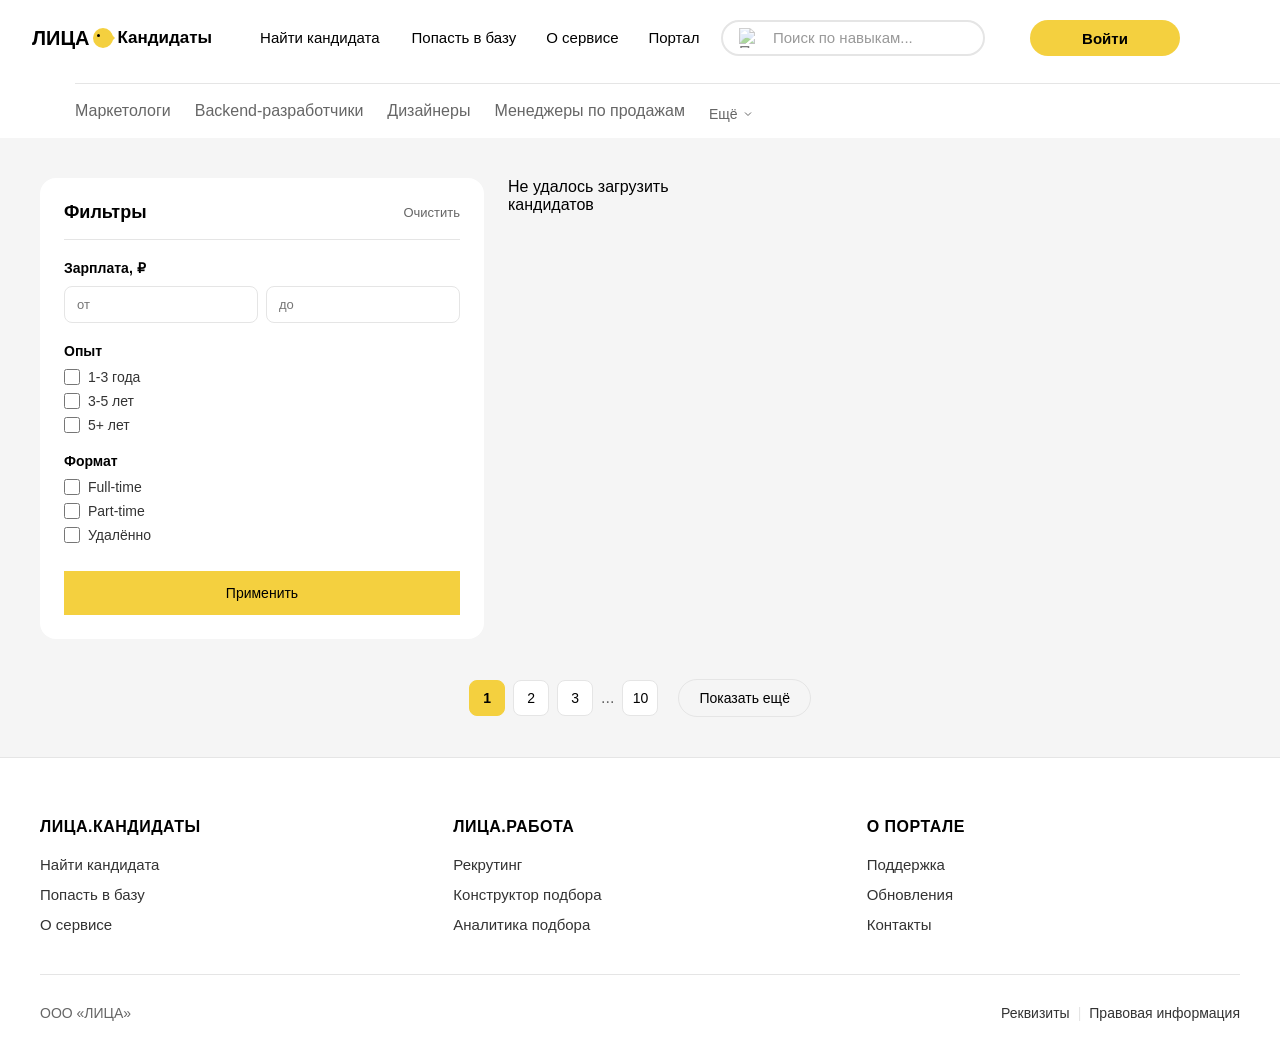
==== commit 93203813: "feat: implement unified skill-based search across all pages" ====
--- a/catalog.html
+++ b/catalog.html
@@ -26,9 +26,10 @@
             </div>
             <div class="search-auth">
     <div class="search-box">
-        <img src="img/Search.png" alt="Поиск" class="search-icon">
-        <input type="text" class="search-input" placeholder="Поиск">
-    </div>
+    <img src="img/Search.png" alt="Поиск" class="search-icon">
+    <input type="text" class="search-input" id="liveSearchInput" placeholder="Поиск по навыкам...">
+    <div id="searchResults" class="search-results-dropdown" style="display: none;"></div>
+</div>
     
     <button class="login-btn" id="openModalBtn">Войти</button>
     
@@ -352,7 +353,7 @@
             const res = await fetch('http://localhost:3000/candidates');
             if (!res.ok) throw new Error(`HTTP ${res.status}`);
             allCandidates = await res.json();
-            console.log('✅ Загружено кандидатов:', allCandidates.length);
+            console.log(' Загружено кандидатов:', allCandidates.length);
             renderCandidates(allCandidates); 
         } catch (err) {
             console.error('Ошибка загрузки:', err);
@@ -369,12 +370,11 @@
     const expChecks = Array.from(document.querySelectorAll('input[name="exp"]:checked')).map(i => i.value);
     const formatChecks = Array.from(document.querySelectorAll('input[name="format"]:checked')).map(i => i.value);
     
-    console.log('🔍 Активные фильтры:', { salaryMin, salaryMax, expChecks, formatChecks });
+    console.log('Активные фильтры:', { salaryMin, salaryMax, expChecks, formatChecks });
     
     const filtered = allCandidates.filter(candidate => {
         console.log(`\n Проверка: ${candidate.name}`);
         
-        // 1. Зарплата
         const salary = Number(candidate.salary) || 0;
         if (salaryMin && salary < Number(salaryMin)) {
             console.log(`   Отсев по зарплате: ${salary} < ${salaryMin}`);
@@ -440,7 +440,7 @@
         return true;
     });
     
-    console.log(`\n✅ ИТОГО найдено: ${filtered.length} из ${allCandidates.length}`);
+    console.log(`\n ИТОГО найдено: ${filtered.length} из ${allCandidates.length}`);
     renderCandidates(filtered);
 }
 
@@ -514,7 +514,7 @@
         
         if (applyBtn) {
             applyBtn.addEventListener('click', applyFilters);
-            console.log('✅ Обработчик на кнопку "Применить" повешен');
+            console.log(' Обработчик на кнопку "Применить" повешен');
         } else {
             console.error('Кнопка .apply-filters не найдена');
         }
@@ -534,6 +534,66 @@
 });
 
     });
+
+const searchInput = document.getElementById('liveSearchInput');
+const resultsDropdown = document.getElementById('searchResults');
+let allCandidatesCache = [];
+let isCacheReady = false;
+
+fetch('http://localhost:3000/candidates')
+    .then(res => res.json())
+    .then(data => {
+        allCandidatesCache = data;
+        isCacheReady = true;
+        console.log('✅ Поиск готов. Кандидатов:', data.length);
+    })
+    .catch(err => console.error(' Ошибка загрузки базы:', err));
+
+if (searchInput && resultsDropdown) {
+    searchInput.addEventListener('input', (e) => {
+        const query = e.target.value.trim().toLowerCase();
+        
+        if (!isCacheReady || query.length < 3) {
+            resultsDropdown.style.display = 'none';
+            return;
+        }
+
+        const filtered = allCandidatesCache.filter(c => {
+            const tags = (c.tags || []).join(' ').toLowerCase();
+            const testExp = (c.test_exp || '').toLowerCase();
+            const apiExp = (c.api_exp || '').toLowerCase();
+            const generalInfo = (c.general_info || '').toLowerCase();
+            
+            return tags.includes(query) || 
+                   testExp.includes(query) || 
+                   apiExp.includes(query) || 
+                   generalInfo.includes(query);
+        });
+
+        if (filtered.length === 0) {
+            resultsDropdown.innerHTML = '<div style="padding:16px;text-align:center;color:#999">Навыки не найдены</div>';
+        } else {
+            resultsDropdown.innerHTML = filtered.slice(0, 5).map(c => {
+                const topTags = (c.tags || []).slice(0, 3).join(', ');
+                return `
+                <a href="profile.html?id=${c.id}" class="search-result-item">
+                    <div class="search-result-avatar">${c.name.charAt(0)}</div>
+                    <div class="search-result-info">
+                        <h4>${c.position || 'Специалист'}</h4>
+                        <p>${c.name} • ${topTags || 'Опыт в описании'}</p>
+                    </div>
+                </a>`;
+            }).join('');
+        }
+        resultsDropdown.style.display = 'block';
+    });
+
+    document.addEventListener('click', (e) => {
+        if (!searchInput.contains(e.target) && !resultsDropdown.contains(e.target)) {
+            resultsDropdown.style.display = 'none';
+        }
+    });
+}
 </script>
 </body>
 </html>
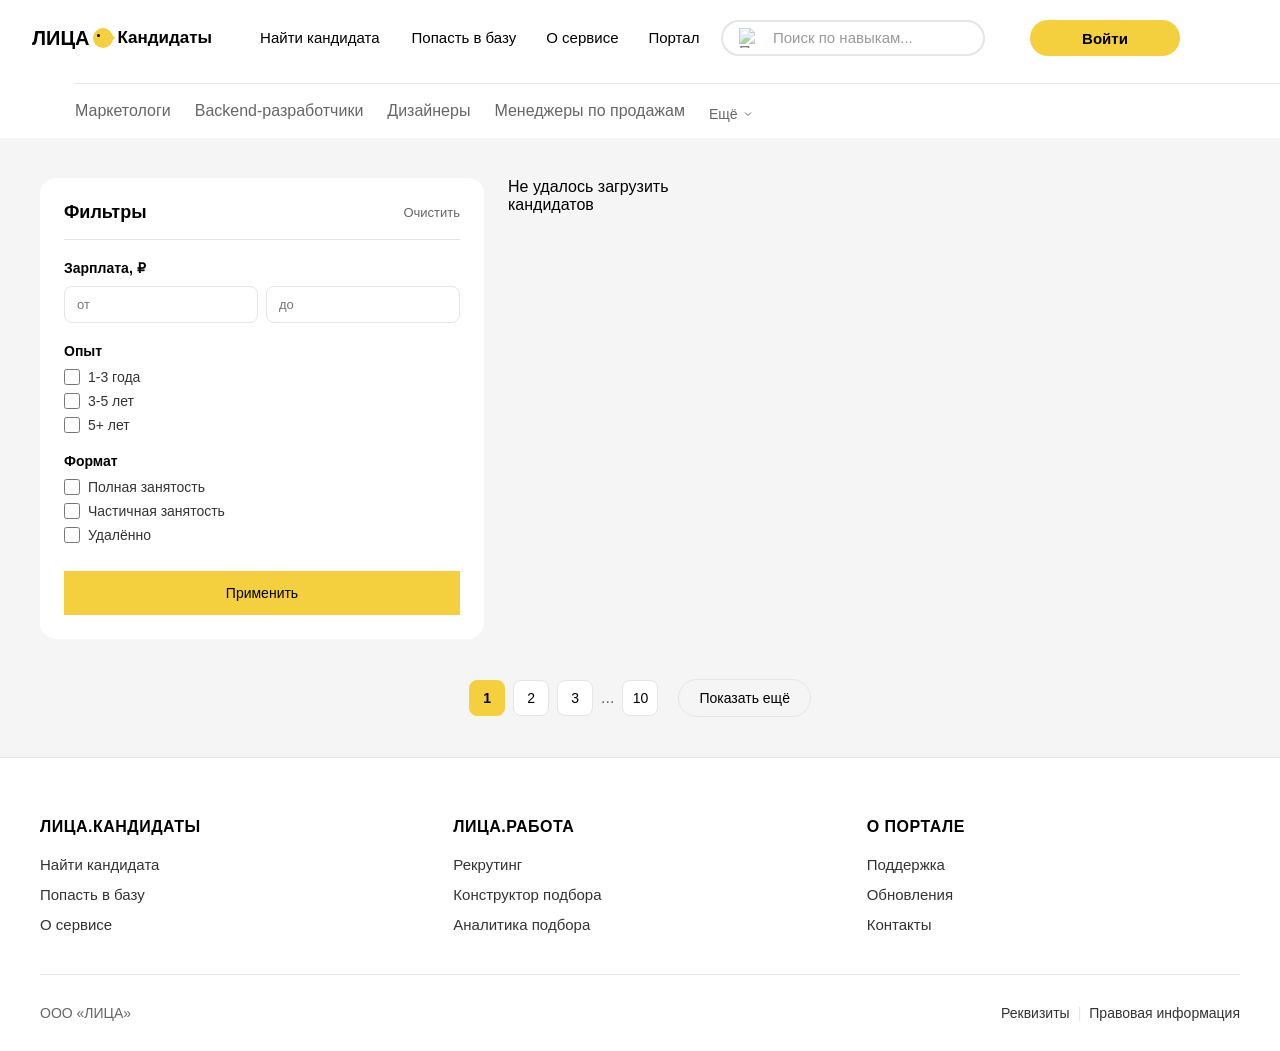
==== commit debb5ffe: "feat: complete catalog filters, unified search, and UI polish" ====
--- a/catalog.html
+++ b/catalog.html
@@ -25,43 +25,47 @@
                 </nav>
             </div>
             <div class="search-auth">
-    <div class="search-box">
-    <img src="img/Search.png" alt="Поиск" class="search-icon">
-    <input type="text" class="search-input" id="liveSearchInput" placeholder="Поиск по навыкам...">
-    <div id="searchResults" class="search-results-dropdown" style="display: none;"></div>
-</div>
-    
-    <button class="login-btn" id="openModalBtn">Войти</button>
-    
-    <div class="user-profile-wrapper" id="userProfileWrapper" style="display: none;">
-        <div class="user-profile" id="userProfile">
-            <span class="user-name" id="userName">Имя</span>
-            <div class="user-avatar" id="userAvatar">И</div>
+                <div class="search-box">
+                    <img src="img/Search.png" alt="Поиск" class="search-icon">
+                    <input type="text" class="search-input" id="liveSearchInput" placeholder="Поиск по навыкам...">
+                    <div id="searchResults" class="search-results-dropdown" style="display: none;"></div>
+                </div>
+                
+                <button class="login-btn" id="openModalBtn">Войти</button>
+                
+                <div class="user-profile-wrapper" id="userProfileWrapper" style="display: none;">
+                    <div class="user-profile" id="userProfile">
+                        <span class="user-name" id="userName">Имя</span>
+                        <div class="user-avatar" id="userAvatar">И</div>
+                    </div>
+                    <div class="user-dropdown" id="userDropdown">
+                        <a href="dashboard.html" class="dropdown-item">
+                            <svg width="16" height="16" viewBox="0 0 24 24" fill="none" stroke="currentColor" stroke-width="2"><path d="M20 21v-2a4 4 0 0 0-4-4H8a4 4 0 0 0-4 4v2"></path><circle cx="12" cy="7" r="4"></circle></svg>
+                            Мой профиль
+                        </a>
+                        <button class="dropdown-item logout-btn" id="logoutBtn">
+                            <svg width="16" height="16" viewBox="0 0 24 24" fill="none" stroke="currentColor" stroke-width="2"><path d="M9 21H5a2 2 0 0 1-2-2V5a2 2 0 0 1 2-2h4"></path><polyline points="16 17 21 12 16 7"></polyline><line x1="21" y1="12" x2="9" y2="12"></line></svg>
+                            Выйти
+                        </button>
+                    </div>
+                </div>
+            </div>
         </div>
-        <div class="user-dropdown" id="userDropdown">
-            <a href="dashboard.html" class="dropdown-item">
-                <svg width="16" height="16" viewBox="0 0 24 24" fill="none" stroke="currentColor" stroke-width="2"><path d="M20 21v-2a4 4 0 0 0-4-4H8a4 4 0 0 0-4 4v2"></path><circle cx="12" cy="7" r="4"></circle></svg>
-                Мой профиль
-            </a>
-            <button class="dropdown-item logout-btn" id="logoutBtn">
-                <svg width="16" height="16" viewBox="0 0 24 24" fill="none" stroke="currentColor" stroke-width="2"><path d="M9 21H5a2 2 0 0 1-2-2V5a2 2 0 0 1 2-2h4"></path><polyline points="16 17 21 12 16 7"></polyline><line x1="21" y1="12" x2="9" y2="12"></line></svg>
-                Выйти
-            </button>
-        </div>
-    </div>
-</div>
-        </div>
         
         <div class="header-bottom">
-            <ul class="secondary-nav">
-                <li><a href="?category=marketing">Маркетологи</a></li>
-                <li><a href="?category=development">Backend-разработчики</a></li>
-                <li><a href="?category=design">Дизайнеры</a></li>
-                <li><a href="?category=sales">Менеджеры по продажам</a></li>
-                
-                <li class="nav-hidden"><a href="?category=analytics">Аналитики</a></li>
-                <li class="nav-hidden"><a href="?category=content">Контент</a></li>
-                <li class="nav-hidden"><a href="?category=management">Топ-менеджмент</a></li>
+           <ul class="secondary-nav">
+                <li><a href="catalog.html?category=marketing">Маркетологи</a></li>
+                <li><a href="catalog.html?category=development">Backend-разработчики</a></li>
+                <li><a href="catalog.html?category=design">Дизайнеры</a></li>
+                <li><a href="catalog.html?category=sales">Менеджеры по продажам</a></li>
+                
+                <li class="nav-hidden"><a href="catalog.html?category=analytics">Аналитики</a></li>
+                <li class="nav-hidden"><a href="catalog.html?category=content">Контент-менеджеры</a></li>
+                <li class="nav-hidden"><a href="catalog.html?category=management">Топ-менеджмент</a></li>
+                <li class="nav-hidden"><a href="catalog.html?category=hr">HR-специалисты</a></li>
+                <li class="nav-hidden"><a href="catalog.html?category=finance">Финансисты</a></li>
+                <li class="nav-hidden"><a href="catalog.html?category=legal">Юристы</a></li>
+                <li class="nav-hidden"><a href="catalog.html?category=support">Техподдержка</a></li>
                 
                 <li class="more-li">
                     <button class="more-btn" id="moreBtn" type="button" onclick="toggleNav()">
@@ -71,6 +75,7 @@
                         </svg>
                     </button>
                 </li>
+                
                 <li class="hide-li" style="display: none;">
                     <button class="hide-btn" type="button" onclick="toggleNav()">
                         <span>Скрыть</span>
@@ -119,12 +124,12 @@
                 <div class="filter-group">
                     <h3>Формат</h3>
                     <label class="checkbox-label">
-                        <input type="checkbox" name="format" value="full-time">
-                        <span>Full-time</span>
+                        <input type="checkbox" name="format" value="fulltime">
+                        <span>Полная занятость</span>
                     </label>
                     <label class="checkbox-label">
-                        <input type="checkbox" name="format" value="part-time">
-                        <span>Part-time</span>
+                        <input type="checkbox" name="format" value="parttime">
+                        <span>Частичная занятость</span>
                     </label>
                     <label class="checkbox-label">
                         <input type="checkbox" name="format" value="remote">
@@ -135,8 +140,7 @@
                 <button class="apply-filters btn-primary">Применить</button>
             </aside>
 
-            <div class="candidates-grid" id="candidatesGrid">
-            </div>
+            <div class="candidates-grid" id="candidatesGrid"></div>
         </div>
         
         <div class="pagination">
@@ -160,7 +164,6 @@
                         <li><a href="#">О сервисе</a></li>
                     </ul>
                 </div>
-                
                 <div class="footer-column">
                     <h3 class="footer-heading">ЛИЦА.РАБОТА</h3>
                     <ul class="footer-list">
@@ -169,7 +172,6 @@
                         <li><a href="#">Аналитика подбора</a></li>
                     </ul>
                 </div>
-                
                 <div class="footer-column">
                     <h3 class="footer-heading">О ПОРТАЛЕ</h3>
                     <ul class="footer-list">
@@ -179,7 +181,6 @@
                     </ul>
                 </div>
             </div>
-            
             <div class="footer-bottom">
                 <span class="footer-copyright">ООО «ЛИЦА»</span>
                 <div class="footer-legal">
@@ -201,8 +202,8 @@
             </div>
             <h2 class="modal-title">Получить доступ к базе<br>проверенных кандидатов</h2>
             <form class="modal-form" id="loginForm">
-    <input type="email" id="authEmail" class="modal-input" placeholder="Email" required>
-    <input type="password" id="authPassword" class="modal-input" placeholder="Пароль" required>
+                <input type="email" id="authEmail" class="modal-input" placeholder="Email" required>
+                <input type="password" id="authPassword" class="modal-input" placeholder="Пароль" required>
                 <a href="#" class="forgot-pass">Забыли пароль?</a>
                 <div class="modal-actions">
                     <button type="submit" class="btn-modal-login">Войти</button>
@@ -213,7 +214,6 @@
     </div>
 
     <script>
-
     function toggleNav() {
         const hidden = document.querySelectorAll('.nav-hidden');
         const more = document.querySelector('.more-li');
@@ -347,14 +347,39 @@
     }
 
     let allCandidates = []; 
-
-    async function loadAllCandidates() {
+    let currentCategory = null;
+
+    async function loadAllCandidates(category = null) {
         try {
             const res = await fetch('http://localhost:3000/candidates');
             if (!res.ok) throw new Error(`HTTP ${res.status}`);
-            allCandidates = await res.json();
-            console.log(' Загружено кандидатов:', allCandidates.length);
-            renderCandidates(allCandidates); 
+            let candidates = await res.json();
+            
+            if (category) {
+                candidates = candidates.filter(c => c.category === category);
+                
+                const categoryNames = {
+                    'marketing': 'Маркетологи',
+                    'development': 'Backend-разработчики',
+                    'design': 'Дизайнеры',
+                    'sales': 'Менеджеры по продажам',
+                    'analytics': 'Аналитики',
+                    'content': 'Контент-менеджеры',
+                    'management': 'Топ-менеджмент',
+                    'hr': 'HR-специалисты',
+                    'finance': 'Финансисты',
+                    'legal': 'Юристы',
+                    'support': 'Техподдержка'
+                };
+                const pageTitle = document.querySelector('.catalog-main h1') || document.querySelector('.content-header h1');
+                if (pageTitle) {
+                    pageTitle.textContent = categoryNames[category] || 'Кандидаты';
+                }
+            }
+            
+            console.log(' Загружено кандидатов:', candidates.length);
+            allCandidates = candidates;
+            renderCandidates(candidates); 
         } catch (err) {
             console.error('Ошибка загрузки:', err);
             document.getElementById('candidatesGrid').innerHTML = '<p>Не удалось загрузить кандидатов</p>';
@@ -362,87 +387,63 @@
     }
 
     function applyFilters() {
-    console.log('Кнопка "Применить" нажата');
-    
     const salaryMin = document.getElementById('salaryMin')?.value;
     const salaryMax = document.getElementById('salaryMax')?.value;
-    
     const expChecks = Array.from(document.querySelectorAll('input[name="exp"]:checked')).map(i => i.value);
     const formatChecks = Array.from(document.querySelectorAll('input[name="format"]:checked')).map(i => i.value);
     
-    console.log('Активные фильтры:', { salaryMin, salaryMax, expChecks, formatChecks });
+    console.log(' Фильтры:', { salaryMin, salaryMax, expChecks, formatChecks });
     
-    const filtered = allCandidates.filter(candidate => {
-        console.log(`\n Проверка: ${candidate.name}`);
-        
-        const salary = Number(candidate.salary) || 0;
-        if (salaryMin && salary < Number(salaryMin)) {
-            console.log(`   Отсев по зарплате: ${salary} < ${salaryMin}`);
-            return false;
-        }
-        if (salaryMax && salary > Number(salaryMax)) {
-            console.log(`   Отсев по зарплате: ${salary} > ${salaryMax}`);
-            return false;
-        }
-        if (salaryMin || salaryMax) {
-            console.log(`  Зарплата ${salary} ₽ прошла`);
-        }
-        
-        if (formatChecks.length > 0) {
-            const candidateTags = candidate.tags || [];
-            console.log(`  Теги кандидата: [${candidateTags.join(', ')}]`);
-            
-            const hasMatchingTag = formatChecks.some(format => {
-                const tagMap = {
-                    'full-time': 'fulltime',
-                    'part-time': 'parttime', 
-                    'remote': 'remote'
-                };
-                const targetTag = tagMap[format];
-                const hasIt = candidateTags.includes(targetTag);
-                console.log(`    - Ищем "${format}" → "${targetTag}" → ${hasIt ? '✅' : '❌'}`);
-                return hasIt;
-            });
-            
-            if (!hasMatchingTag) {
-                console.log(`   Отсев по формату: нет совпадений`);
-                return false;
-            }
-            console.log(`  Формат прошёл`);
-        }
-        
-        if (expChecks.length > 0) {
-            const exp = candidate.experience || '';
+    let filtered = [...allCandidates];
+    
+    if (salaryMin) {
+        filtered = filtered.filter(c => (c.salary || 0) >= Number(salaryMin));
+    }
+    if (salaryMax) {
+        filtered = filtered.filter(c => (c.salary || 0) <= Number(salaryMax));
+    }
+    
+    if (formatChecks.length > 0) {
+        filtered = filtered.filter(c => {
+            const candidateTags = c.tags || [];
+            // Проверяем, есть ли ХОТЯ БЫ ОДИН совпадающий тег
+            const hasMatch = formatChecks.some(format => candidateTags.includes(format));
+            console.log(`Кандидат ${c.name}: теги=[${candidateTags}], фильтры=[${formatChecks}], результат=${hasMatch}`);
+            return hasMatch;
+        });
+    }
+    
+    if (expChecks.length > 0) {
+        filtered = filtered.filter(c => {
+            const exp = c.experience || '';
             const match = exp.match(/(\d+)/);
             const years = match ? parseInt(match[1]) : 0;
-            console.log(`  Опыт: "${exp}" → извлечено ${years} лет`);
             
-            const hasMatchingExp = expChecks.some(expFilter => {
-                let result = false;
-                if (expFilter === '1-3') result = years >= 1 && years <= 3;
-                else if (expFilter === '3-5') result = years >= 3 && years <= 5;
-                else if (expFilter === '5+') result = years >= 5;
-                
-                if (result) {
-                    console.log(`    - Фильтр "${expFilter}": ${years} лет попадает`);
-                }
-                return result;
+            return expChecks.some(e => {
+                if (e === '1-3') return years >= 1 && years <= 3;
+                if (e === '3-5') return years >= 3 && years <= 5;
+                if (e === '5+') return years >= 5;
+                return false;
             });
-            
-            if (!hasMatchingExp) {
-                console.log(`  Отсев по опыту: ${years} лет не попадает в выбранные диапазоны`);
-                return false;
-            }
-            console.log(`  Опыт прошёл`);
-        }
-        
-        console.log(`  ${candidate.name} ПРОШЁЛ все фильтры!\n`);
-        return true;
-    });
+        });
+    }
     
-    console.log(`\n ИТОГО найдено: ${filtered.length} из ${allCandidates.length}`);
+    console.log(` Найдено: ${filtered.length} из ${allCandidates.length}`);
     renderCandidates(filtered);
 }
+
+    function clearFilters() {
+        document.getElementById('salaryMin').value = '';
+        document.getElementById('salaryMax').value = '';
+        document.querySelectorAll('input[name="exp"]').forEach(i => i.checked = false);
+        document.querySelectorAll('input[name="format"]').forEach(i => i.checked = false);
+        
+        const url = new URL(window.location);
+        url.searchParams.delete('category');
+        window.history.replaceState({}, '', url);
+        
+        loadAllCandidates();
+    }
 
     function renderCandidates(candidates) {
         const grid = document.getElementById('candidatesGrid');
@@ -465,7 +466,6 @@
         }
         
         grid.innerHTML = candidates.map(c => {
-
             const avatarHTML = c.avatar?.startsWith('gradient-') 
                 ? `<div class="avatar-gradient" style="width: 104px; height: 104px; border-radius: 50%; background: ${getGradient(c.avatar)}; display: flex; align-items: center; justify-content: center; color: #fff; font-size: 36px; font-weight: 700;">${c.name.charAt(0).toUpperCase()}</div>`
                 : `<img src="${c.avatar || 'img/default-avatar.png'}" alt="${c.name}" style="width: 104px; height: 104px; border-radius: 50%; object-fit: cover;">`;
@@ -473,11 +473,16 @@
             return `
             <div class="candidate-card">
                 <div class="candidate-badges">
-                    ${c.tags?.map(t => `<span class="badge badge-${t}">${t}</span>`).join('') || ''}
-                </div>
-                <div class="candidate-avatar">
-                    ${avatarHTML}
-                </div>
+                    ${c.tags?.map(t => {
+                        const tagNames = {
+                            'fulltime': 'Полная занятость',
+                            'parttime': 'Частичная занятость',
+                            'remote': 'Удалённо'
+                        };
+                        return `<span class="badge badge-${t}">${tagNames[t] || t}</span>`;
+                    }).join('') || ''}
+                </div>
+                <div class="candidate-avatar">${avatarHTML}</div>
                 <h3 class="candidate-name">${c.name}</h3>
                 <p class="candidate-position">${c.position}</p>
                 <div class="candidate-info">
@@ -485,115 +490,76 @@
                     <p class="info-item">Зарплата: от ${c.salary?.toLocaleString() || '0'} ₽</p>
                 </div>
                 <a href="profile.html?id=${c.id}" class="btn-candidate" style="text-decoration: none;">Посмотреть справку</a>
-            </div>
-            `;
+            </div>`;
         }).join('');
     }
 
-    function clearFilters() {
-        console.log('️ Кнопка "Очистить" нажата');
-        document.querySelectorAll('input[type="number"]').forEach(i => i.value = '');
-        document.querySelectorAll('input[type="checkbox"]').forEach(i => i.checked = false);
-        renderCandidates(allCandidates); 
-    }
-
     document.addEventListener('DOMContentLoaded', () => {
-
         const saved = localStorage.getItem('currentUser');
         if (saved) {
-            try {
-                const user = JSON.parse(saved);
-                showUserProfile(user);
-            } catch(e) { console.error('Ошибка сессии:', e); }
-        }
-        
-        loadAllCandidates();
-        
-        const applyBtn = document.querySelector('.apply-filters');
-        const clearBtn = document.querySelector('.clear-filters');
-        
-        if (applyBtn) {
-            applyBtn.addEventListener('click', applyFilters);
-            console.log(' Обработчик на кнопку "Применить" повешен');
-        } else {
-            console.error('Кнопка .apply-filters не найдена');
-        }
-        
-        if (clearBtn) {
-            clearBtn.addEventListener('click', clearFilters);
-            console.log('Обработчик на кнопку "Очистить" повешен');
-        } else {
-            console.error('Кнопка .clear-filters не найдена');
-        }
-        
-         document.getElementById('logoutBtn')?.addEventListener('click', () => { 
-    if (confirm('Выйти?')) { 
-        localStorage.removeItem('currentUser'); 
-        window.location.href = 'index.html'; 
-    } 
-});
-
+            try { showUserProfile(JSON.parse(saved)); } catch(e) {}
+        }
+        
+        const params = new URLSearchParams(window.location.search);
+        currentCategory = params.get('category');
+        loadAllCandidates(currentCategory);
+        
+        document.querySelector('.apply-filters')?.addEventListener('click', applyFilters);
+        document.querySelector('.clear-filters')?.addEventListener('click', clearFilters);
+        
+        document.getElementById('logoutBtn')?.addEventListener('click', () => { 
+            if (confirm('Выйти?')) { 
+                localStorage.removeItem('currentUser'); 
+                window.location.href = 'index.html'; 
+            } 
+        });
+        
+        document.querySelectorAll('.secondary-nav a[href*="category"]').forEach(link => {
+            link.addEventListener('click', () => {
+                clearFilters();
+            });
+        });
     });
 
-const searchInput = document.getElementById('liveSearchInput');
-const resultsDropdown = document.getElementById('searchResults');
-let allCandidatesCache = [];
-let isCacheReady = false;
-
-fetch('http://localhost:3000/candidates')
-    .then(res => res.json())
-    .then(data => {
-        allCandidatesCache = data;
-        isCacheReady = true;
-        console.log('✅ Поиск готов. Кандидатов:', data.length);
-    })
-    .catch(err => console.error(' Ошибка загрузки базы:', err));
-
-if (searchInput && resultsDropdown) {
-    searchInput.addEventListener('input', (e) => {
-        const query = e.target.value.trim().toLowerCase();
-        
-        if (!isCacheReady || query.length < 3) {
-            resultsDropdown.style.display = 'none';
-            return;
-        }
-
-        const filtered = allCandidatesCache.filter(c => {
-            const tags = (c.tags || []).join(' ').toLowerCase();
-            const testExp = (c.test_exp || '').toLowerCase();
-            const apiExp = (c.api_exp || '').toLowerCase();
-            const generalInfo = (c.general_info || '').toLowerCase();
-            
-            return tags.includes(query) || 
-                   testExp.includes(query) || 
-                   apiExp.includes(query) || 
-                   generalInfo.includes(query);
-        });
-
-        if (filtered.length === 0) {
-            resultsDropdown.innerHTML = '<div style="padding:16px;text-align:center;color:#999">Навыки не найдены</div>';
-        } else {
-            resultsDropdown.innerHTML = filtered.slice(0, 5).map(c => {
-                const topTags = (c.tags || []).slice(0, 3).join(', ');
-                return `
-                <a href="profile.html?id=${c.id}" class="search-result-item">
-                    <div class="search-result-avatar">${c.name.charAt(0)}</div>
-                    <div class="search-result-info">
-                        <h4>${c.position || 'Специалист'}</h4>
-                        <p>${c.name} • ${topTags || 'Опыт в описании'}</p>
-                    </div>
-                </a>`;
-            }).join('');
-        }
-        resultsDropdown.style.display = 'block';
-    });
-
-    document.addEventListener('click', (e) => {
-        if (!searchInput.contains(e.target) && !resultsDropdown.contains(e.target)) {
-            resultsDropdown.style.display = 'none';
-        }
-    });
-}
-</script>
+    const searchInput = document.getElementById('liveSearchInput');
+    const resultsDropdown = document.getElementById('searchResults');
+    let allCandidatesCache = [];
+    let isCacheReady = false;
+
+    fetch('http://localhost:3000/candidates')
+        .then(res => res.json())
+        .then(data => { allCandidatesCache = data; isCacheReady = true; })
+        .catch(err => console.error('Ошибка:', err));
+
+    if (searchInput && resultsDropdown) {
+        searchInput.addEventListener('input', (e) => {
+            const query = e.target.value.trim().toLowerCase();
+            if (!isCacheReady || query.length < 3) { resultsDropdown.style.display = 'none'; return; }
+
+            const filtered = allCandidatesCache.filter(c => {
+                const tags = (c.tags || []).join(' ').toLowerCase();
+                return tags.includes(query) || (c.test_exp || '').toLowerCase().includes(query) || (c.api_exp || '').toLowerCase().includes(query);
+            });
+
+            resultsDropdown.innerHTML = filtered.length === 0 
+                ? '<div style="padding:16px;text-align:center;color:#999">Не найдено</div>'
+                : filtered.slice(0, 5).map(c => `
+                    <a href="profile.html?id=${c.id}" class="search-result-item">
+                        <div class="search-result-avatar">${c.name.charAt(0)}</div>
+                        <div class="search-result-info">
+                            <h4>${c.position || 'Специалист'}</h4>
+                            <p>${c.name}</p>
+                        </div>
+                    </a>`).join('');
+            resultsDropdown.style.display = 'block';
+        });
+
+        document.addEventListener('click', (e) => {
+            if (!searchInput.contains(e.target) && !resultsDropdown.contains(e.target)) {
+                resultsDropdown.style.display = 'none';
+            }
+        });
+    }
+    </script>
 </body>
 </html>
--- a/css/style.css
+++ b/css/style.css
@@ -566,6 +566,35 @@
     margin: 0 auto;
 }
 
+.candidate-card:hover {
+    box-shadow: 0 8px 24px rgba(0, 0, 0, 0.12);
+    top: -5px;
+    position: relative;
+}
+
+/* Контейнер для бейджей */
+/* Блок бейджей с фиксированной высотой */
+.candidate-badges {
+    display: flex;
+    flex-wrap: wrap;
+    gap: 6px;
+    justify-content: center;
+    margin-bottom: 12px;
+    min-height: 60px; /* Фиксируем высоту под 2 строки бейджей */
+    align-items: flex-start; /* Прижимаем к верху */
+}
+
+.badge {
+    font-size: 11px;
+    font-weight: 500;
+    padding: 5px 12px;
+    border-radius: 12px;
+    display: inline-block;
+    text-align: center;
+    white-space: nowrap;
+}
+
+/* Карточка — всё по верхнему краю */
 .candidate-card {
     background-color: #ffffff;
     border-radius: 20px;
@@ -578,24 +607,10 @@
     box-shadow: 0 2px 8px rgba(0, 0, 0, 0.05);
 }
 
-.candidate-card:hover {
-    box-shadow: 0 8px 24px rgba(0, 0, 0, 0.12);
-    top: -5px;
-    position: relative;
-}
-
-.candidate-badges {
-    display: flex;
-    gap: 8px;
-    flex-wrap: wrap;
-    justify-content: center;
-}
-
-.badge {
-    font-size: 12px;
-    font-weight: 500;
-    padding: 4px 12px;
-    border-radius: 12px;
+/* Цвета бейджей */
+.badge-fulltime {
+    background-color: #F0E6FF;
+    color: #6B46C1;
 }
 
 .badge-parttime {
@@ -603,9 +618,9 @@
     color: #8B6914;
 }
 
-.badge-fulltime {
-    background-color: #F0E6FF;
-    color: #6B46C1;
+.badge-remote {
+    background-color: #E6F4FF;
+    color: #1976D2;
 }
 
 .candidate-avatar {
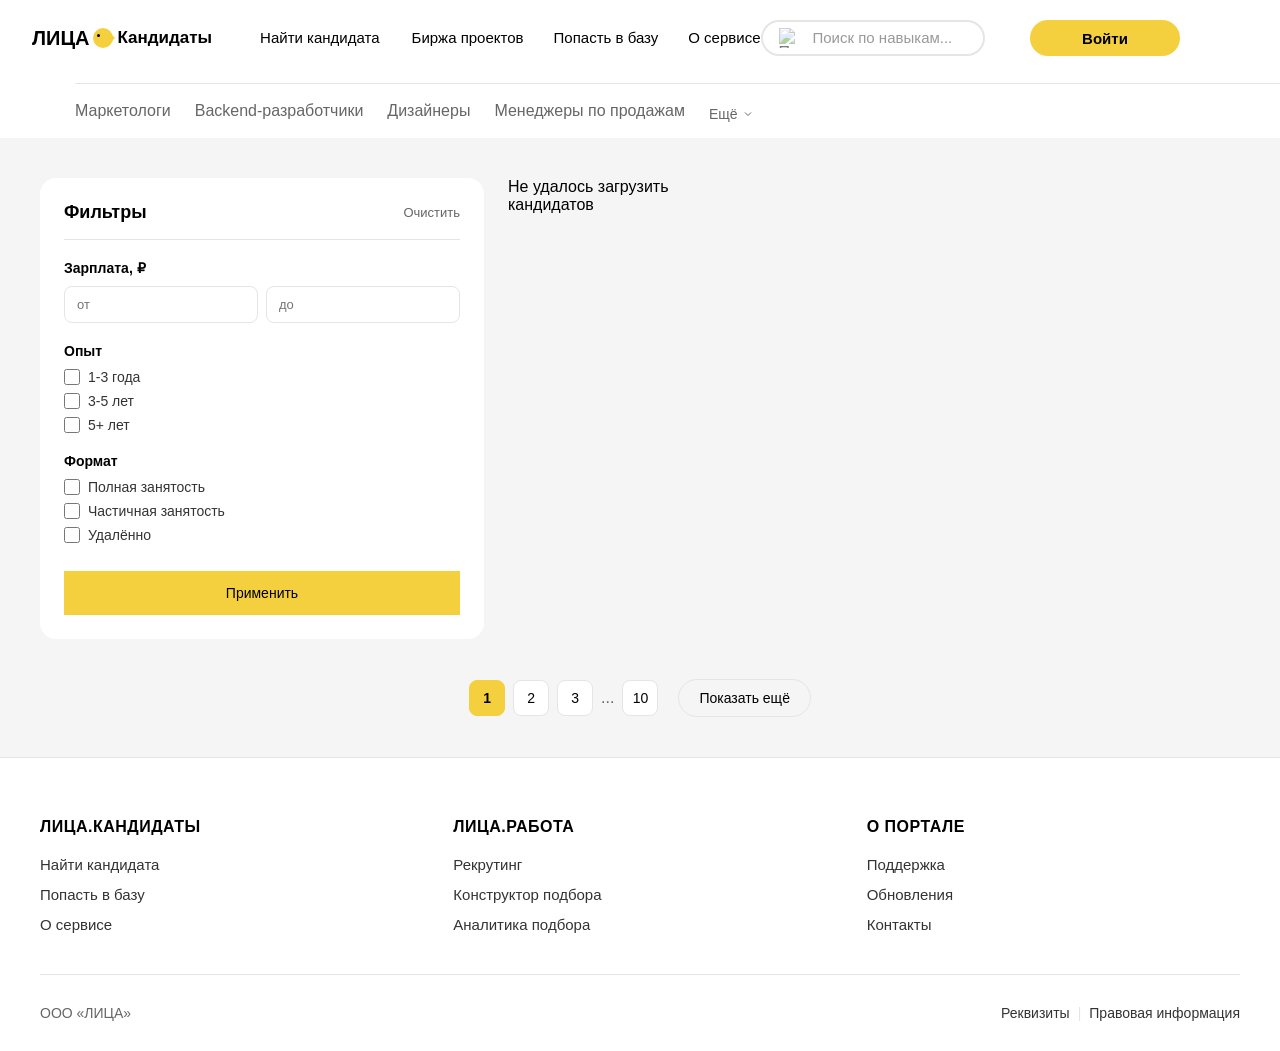
==== commit 6e6eabbe: "feat: unified navigation, modals, search, and catalog filters" ====
--- a/catalog.html
+++ b/catalog.html
@@ -14,15 +14,15 @@
                     <span>ЛИЦА</span>
                     <div class="logo-icon"></div>
                 </a>
-                <nav>
-                    <ul class="main-nav">
-                        <li><a href="index.html">Кандидаты</a></li>
-                        <li><a href="catalog.html">Найти кандидата</a></li>
-                        <li><a href="#">Попасть в базу</a></li>
-                        <li><a href="#">О сервисе</a></li>
-                        <li><a href="#">Портал</a></li>
-                    </ul>
-                </nav>
+              <nav>
+    <ul class="main-nav">
+        <li><a href="index.html">Кандидаты</a></li>
+        <li><a href="catalog.html">Найти кандидата</a></li>
+        <li><a href="projects.html">Биржа проектов</a></li>
+        <li><a href="#" id="joinDatabaseBtn">Попасть в базу</a></li>
+        <li><a href="#" id="aboutServiceBtn">О сервисе</a></li>
+    </ul>
+</nav>
             </div>
             <div class="search-auth">
                 <div class="search-box">
@@ -212,6 +212,37 @@
             </form>
         </div>
     </div>
+
+     <div class="modal-overlay" id="aboutModal">
+    <div class="modal-window" style="max-width: 600px;">
+        <button class="modal-close" id="closeAboutModal">&times;</button>
+        
+        <div class="modal-header">
+            <span class="modal-logo-text">ЛИЦА</span>
+            <span class="modal-logo-dot"></span>
+            <span class="modal-logo-text">Кандидаты</span>
+        </div>
+        
+        <h2 class="modal-title" style="margin-bottom: 24px;">О сервисе</h2>
+        
+        <div style="text-align: left; line-height: 1.6; color: var(--text-secondary);">
+            <p style="margin-bottom: 16px;"><strong>ЛИЦА.Кандидаты</strong> — это платформа для поиска проверенных специалистов.</p>
+            <p style="margin-bottom: 16px;">Мы уже провели собеседования с сотнями кандидатов и подтверждаем их профессионализм. Вам остаётся только выбрать подходящего специалиста.</p>
+            
+            <h3 style="margin: 24px 0 12px; font-size: 18px; color: var(--text-main);">Как это работает:</h3>
+            <ul style="margin-left: 20px; margin-bottom: 16px;">
+                <li>Все кандидаты проходят проверку компетенций</li>
+                <li>Вы получаете доступ к базе по подписке</li>
+                <li>Самостоятельно связываетесь с подходящими специалистами</li>
+            </ul>
+            
+            <p style="margin-bottom: 16px;"><strong>Стоимость:</strong> 4900 ₽ в месяц<br>
+            <em>Это в 10-100 раз ниже стоимости любого подбора</em></p>
+        </div>
+        
+        <button class="btn-primary btn-full" id="closeAboutBtn" style="margin-top: 24px;">Понятно</button>
+    </div>
+</div>
 
     <script>
     function toggleNav() {
@@ -560,6 +591,47 @@
             }
         });
     }
+
+    const joinDatabaseBtn = document.getElementById('joinDatabaseBtn');
+const aboutServiceBtn = document.getElementById('aboutServiceBtn');
+const aboutModal = document.getElementById('aboutModal');
+const closeAboutModal = document.getElementById('closeAboutModal');
+const closeAboutBtn = document.getElementById('closeAboutBtn');
+
+if (joinDatabaseBtn) {
+    joinDatabaseBtn.addEventListener('click', (e) => {
+        e.preventDefault();
+        const currentUser = JSON.parse(localStorage.getItem('currentUser'));
+        
+        if (!currentUser) {
+            modal.classList.add('active');
+            document.body.style.overflow = 'hidden';
+        } else if (currentUser.candidateId === null || currentUser.candidateId === undefined) {
+            window.location.href = 'create-profile.html';
+        } else {
+            window.location.href = `profile.html?id=${currentUser.candidateId}`;
+        }
+    });
+}
+
+if (aboutServiceBtn && aboutModal) {
+    aboutServiceBtn.addEventListener('click', (e) => {
+        e.preventDefault();
+        aboutModal.classList.add('active');
+        document.body.style.overflow = 'hidden';
+    });
+    
+    const closeAbout = () => {
+        aboutModal.classList.remove('active');
+        document.body.style.overflow = '';
+    };
+    
+    closeAboutModal?.addEventListener('click', closeAbout);
+    closeAboutBtn?.addEventListener('click', closeAbout);
+    aboutModal?.addEventListener('click', (e) => {
+        if (e.target === aboutModal) closeAbout();
+    });
+}
     </script>
 </body>
 </html>
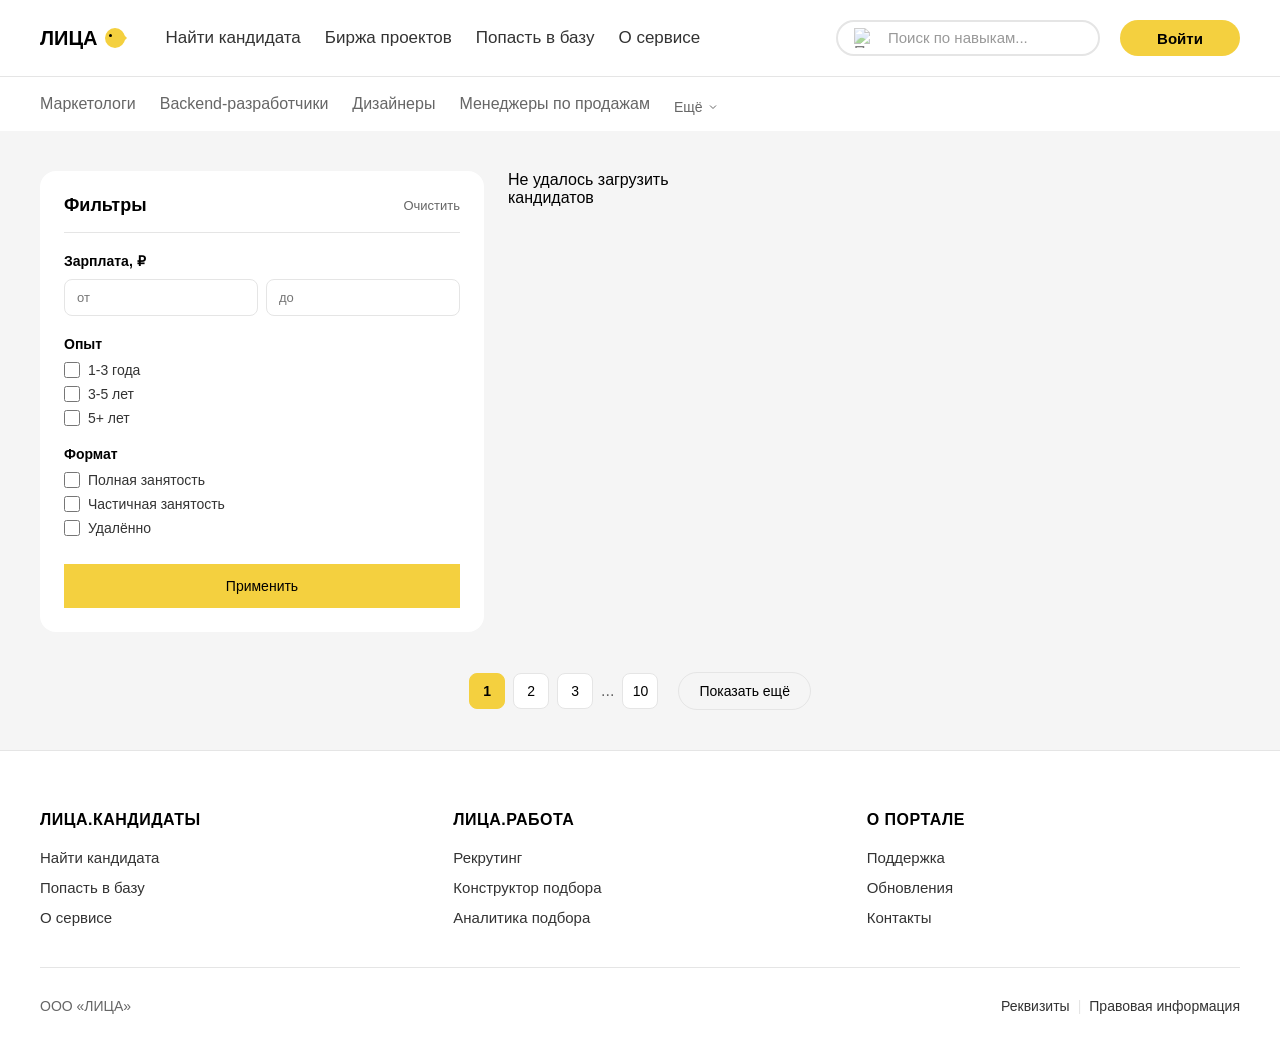
==== commit 26c6b2a3: "feat: implement responsive layout and burger menu" ====
--- a/catalog.html
+++ b/catalog.html
@@ -7,86 +7,94 @@
     <link rel="stylesheet" href="css/style.css">
 </head>
 <body>
-    <header class="header">
-        <div class="header-top">
-            <div class="logo-nav">
-                <a href="index.html" class="logo">
-                    <span>ЛИЦА</span>
-                    <div class="logo-icon"></div>
-                </a>
-              <nav>
-    <ul class="main-nav">
-        <li><a href="index.html">Кандидаты</a></li>
-        <li><a href="catalog.html">Найти кандидата</a></li>
-        <li><a href="projects.html">Биржа проектов</a></li>
-        <li><a href="#" id="joinDatabaseBtn">Попасть в базу</a></li>
-        <li><a href="#" id="aboutServiceBtn">О сервисе</a></li>
-    </ul>
-</nav>
-            </div>
-            <div class="search-auth">
-                <div class="search-box">
-                    <img src="img/Search.png" alt="Поиск" class="search-icon">
-                    <input type="text" class="search-input" id="liveSearchInput" placeholder="Поиск по навыкам...">
-                    <div id="searchResults" class="search-results-dropdown" style="display: none;"></div>
-                </div>
-                
-                <button class="login-btn" id="openModalBtn">Войти</button>
-                
-                <div class="user-profile-wrapper" id="userProfileWrapper" style="display: none;">
-                    <div class="user-profile" id="userProfile">
-                        <span class="user-name" id="userName">Имя</span>
-                        <div class="user-avatar" id="userAvatar">И</div>
-                    </div>
-                    <div class="user-dropdown" id="userDropdown">
-                        <a href="dashboard.html" class="dropdown-item">
-                            <svg width="16" height="16" viewBox="0 0 24 24" fill="none" stroke="currentColor" stroke-width="2"><path d="M20 21v-2a4 4 0 0 0-4-4H8a4 4 0 0 0-4 4v2"></path><circle cx="12" cy="7" r="4"></circle></svg>
-                            Мой профиль
-                        </a>
-                        <button class="dropdown-item logout-btn" id="logoutBtn">
-                            <svg width="16" height="16" viewBox="0 0 24 24" fill="none" stroke="currentColor" stroke-width="2"><path d="M9 21H5a2 2 0 0 1-2-2V5a2 2 0 0 1 2-2h4"></path><polyline points="16 17 21 12 16 7"></polyline><line x1="21" y1="12" x2="9" y2="12"></line></svg>
-                            Выйти
-                        </button>
-                    </div>
-                </div>
-            </div>
+   <header class="header">
+    <div class="header-top">
+        <div class="logo-nav">
+            <a href="index.html" class="logo"><span>ЛИЦА</span><div class="logo-icon"></div></a>
+            
+            <nav class="main-nav desktop-nav">
+                <ul>
+                    <li><a href="catalog.html">Найти кандидата</a></li>
+                    <li><a href="projects.html">Биржа проектов</a></li>
+                    <li><a href="#" id="joinDatabaseBtn">Попасть в базу</a></li>
+                    <li><a href="#" id="aboutServiceBtn">О сервисе</a></li>
+                </ul>
+            </nav>
+            
+            <!-- Кнопка бургера -->
+            <button class="burger-btn" id="burgerBtn" aria-label="Меню">
+                <span></span>
+                <span></span>
+                <span></span>
+            </button>
         </div>
         
-        <div class="header-bottom">
-           <ul class="secondary-nav">
-                <li><a href="catalog.html?category=marketing">Маркетологи</a></li>
-                <li><a href="catalog.html?category=development">Backend-разработчики</a></li>
-                <li><a href="catalog.html?category=design">Дизайнеры</a></li>
-                <li><a href="catalog.html?category=sales">Менеджеры по продажам</a></li>
-                
-                <li class="nav-hidden"><a href="catalog.html?category=analytics">Аналитики</a></li>
-                <li class="nav-hidden"><a href="catalog.html?category=content">Контент-менеджеры</a></li>
-                <li class="nav-hidden"><a href="catalog.html?category=management">Топ-менеджмент</a></li>
-                <li class="nav-hidden"><a href="catalog.html?category=hr">HR-специалисты</a></li>
-                <li class="nav-hidden"><a href="catalog.html?category=finance">Финансисты</a></li>
-                <li class="nav-hidden"><a href="catalog.html?category=legal">Юристы</a></li>
-                <li class="nav-hidden"><a href="catalog.html?category=support">Техподдержка</a></li>
-                
-                <li class="more-li">
-                    <button class="more-btn" id="moreBtn" type="button" onclick="toggleNav()">
-                        <span>Ещё</span>
-                        <svg class="arrow" viewBox="0 0 24 24" fill="none" stroke="currentColor" stroke-width="2">
-                            <path d="M6 9l6 6 6-6"/>
-                        </svg>
-                    </button>
-                </li>
-                
-                <li class="hide-li" style="display: none;">
-                    <button class="hide-btn" type="button" onclick="toggleNav()">
-                        <span>Скрыть</span>
-                        <svg viewBox="0 0 24 24" fill="none" stroke="currentColor" stroke-width="2">
-                            <path d="M18 15l-6-6-6 6"/>
-                        </svg>
-                    </button>
-                </li>
+        <div class="search-auth">
+            <div class="search-box">
+                <img src="img/Search.png" alt="Поиск" class="search-icon">
+                <input type="text" class="search-input" id="liveSearchInput" placeholder="Поиск по навыкам...">
+                <div id="searchResults" class="search-results-dropdown" style="display: none;"></div>
+            </div>
+            
+            <button class="login-btn" id="openModalBtn">Войти</button>
+            
+            <div class="user-profile-wrapper" id="userProfileWrapper" style="display: none;">
+                <div class="user-profile" id="userProfile">
+                    <span class="user-name" id="userName">Имя</span>
+                    <div class="user-avatar" id="userAvatar">И</div>
+                </div>
+                <div class="user-dropdown" id="userDropdown">
+                    <a href="dashboard.html" class="dropdown-item">Мой профиль</a>
+                    <button class="dropdown-item logout-btn" id="logoutBtn">Выйти</button>
+                </div>
+            </div>
+        </div>
+    </div>
+    
+    <div class="mobile-menu" id="mobileMenu">
+        <nav class="mobile-nav">
+            <ul>
+                <li><a href="catalog.html">Найти кандидата</a></li>
+                <li><a href="projects.html">Биржа проектов</a></li>
+                <li><a href="#" id="mobileJoinBtn">Попасть в базу</a></li>
+                <li><a href="#" id="mobileAboutBtn">О сервисе</a></li>
             </ul>
-        </div>
-    </header>
+        </nav>
+    </div>
+    
+    <!-- Нижняя навигация (категории) -->
+    <div class="header-bottom">
+        <ul class="secondary-nav">
+            <li><a href="catalog.html?category=marketing">Маркетологи</a></li>
+            <li><a href="catalog.html?category=development">Backend-разработчики</a></li>
+            <li><a href="catalog.html?category=design">Дизайнеры</a></li>
+            <li><a href="catalog.html?category=sales">Менеджеры по продажам</a></li>
+            <li class="nav-hidden"><a href="catalog.html?category=analytics">Аналитики</a></li>
+            <li class="nav-hidden"><a href="catalog.html?category=content">Контент-менеджеры</a></li>
+            <li class="nav-hidden"><a href="catalog.html?category=management">Топ-менеджмент</a></li>
+            <li class="nav-hidden"><a href="catalog.html?category=hr">HR-специалисты</a></li>
+            <li class="nav-hidden"><a href="catalog.html?category=finance">Финансисты</a></li>
+            <li class="nav-hidden"><a href="catalog.html?category=legal">Юристы</a></li>
+            <li class="nav-hidden"><a href="catalog.html?category=support">Техподдержка</a></li>
+            <li class="more-li">
+                <button class="more-btn" id="moreBtn" type="button" onclick="toggleNav()">
+                    <span>Ещё</span>
+                    <svg class="arrow" viewBox="0 0 24 24" fill="none" stroke="currentColor" stroke-width="2">
+                        <path d="M6 9l6 6 6-6"/>
+                    </svg>
+                </button>
+            </li>
+            <li class="hide-li" style="display: none;">
+                <button class="hide-btn" type="button" onclick="toggleNav()">
+                    <span>Скрыть</span>
+                    <svg viewBox="0 0 24 24" fill="none" stroke="currentColor" stroke-width="2">
+                        <path d="M18 15l-6-6-6 6"/>
+                    </svg>
+                </button>
+            </li>
+        </ul>
+    </div>
+</header>
 
     <main class="catalog-main">
         <div class="container catalog-container">
@@ -213,425 +221,31 @@
         </div>
     </div>
 
-     <div class="modal-overlay" id="aboutModal">
-    <div class="modal-window" style="max-width: 600px;">
-        <button class="modal-close" id="closeAboutModal">&times;</button>
-        
-        <div class="modal-header">
-            <span class="modal-logo-text">ЛИЦА</span>
-            <span class="modal-logo-dot"></span>
-            <span class="modal-logo-text">Кандидаты</span>
-        </div>
-        
-        <h2 class="modal-title" style="margin-bottom: 24px;">О сервисе</h2>
-        
-        <div style="text-align: left; line-height: 1.6; color: var(--text-secondary);">
-            <p style="margin-bottom: 16px;"><strong>ЛИЦА.Кандидаты</strong> — это платформа для поиска проверенных специалистов.</p>
-            <p style="margin-bottom: 16px;">Мы уже провели собеседования с сотнями кандидатов и подтверждаем их профессионализм. Вам остаётся только выбрать подходящего специалиста.</p>
-            
-            <h3 style="margin: 24px 0 12px; font-size: 18px; color: var(--text-main);">Как это работает:</h3>
-            <ul style="margin-left: 20px; margin-bottom: 16px;">
-                <li>Все кандидаты проходят проверку компетенций</li>
-                <li>Вы получаете доступ к базе по подписке</li>
-                <li>Самостоятельно связываетесь с подходящими специалистами</li>
-            </ul>
-            
-            <p style="margin-bottom: 16px;"><strong>Стоимость:</strong> 4900 ₽ в месяц<br>
-            <em>Это в 10-100 раз ниже стоимости любого подбора</em></p>
-        </div>
-        
-        <button class="btn-primary btn-full" id="closeAboutBtn" style="margin-top: 24px;">Понятно</button>
-    </div>
-</div>
-
-    <script>
-    function toggleNav() {
-        const hidden = document.querySelectorAll('.nav-hidden');
-        const more = document.querySelector('.more-li');
-        const hide = document.querySelector('.hide-li');
-        const arrow = document.querySelector('.more-btn .arrow');
-        const isVisible = document.querySelector('.nav-hidden.show');
-        if (!isVisible) {
-            hidden.forEach(i => i.classList.add('show'));
-            more.style.display = 'none';
-            hide.style.display = 'flex';
-        } else {
-            hidden.forEach(i => i.classList.remove('show'));
-            more.style.display = 'flex';
-            hide.style.display = 'none';
-            if (arrow) arrow.style.transform = 'rotate(0deg)';
-        }
-    }
-
-    const openModalBtn = document.getElementById('openModalBtn');
-    const modal = document.getElementById('loginModal');
-    const closeBtn = document.getElementById('closeModalBtn');
-    const loginForm = document.getElementById('loginForm');
-
-    function showUserProfile(user) {
-        if (openModalBtn) openModalBtn.style.display = 'none';
-        const userProfileWrapper = document.getElementById('userProfileWrapper');
-        const userName = document.getElementById('userName');
-        const userAvatar = document.getElementById('userAvatar');
-        const userDropdown = document.getElementById('userDropdown');
-        const logoutBtn = document.getElementById('logoutBtn');
-        
-        if (userProfileWrapper && userName && userAvatar) {
-            userProfileWrapper.style.display = 'flex';
-            const firstName = user.name.split(' ')[0];
-            userName.textContent = firstName;
-            userAvatar.textContent = firstName.charAt(0).toUpperCase();
-        }
-        
-        const userProfile = document.getElementById('userProfile');
-        if (userProfile && userDropdown) {
-            userProfile.onclick = (e) => {
-                e.stopPropagation();
-                userDropdown.classList.toggle('show');
-            };
-        }
-        
-        document.addEventListener('click', (e) => {
-            if (userDropdown && !e.target.closest('.user-profile-wrapper')) {
-                userDropdown.classList.remove('show');
-            }
-        });
-        
-        if (logoutBtn) {
-            logoutBtn.onclick = (e) => {
-                e.preventDefault();
-                if (confirm('Выйти из аккаунта?')) {
-                    localStorage.removeItem('currentUser');
-                    hideUserProfile();
-                    if (userDropdown) userDropdown.classList.remove('show');
-                }
-            };
-        }
-    }
-
-    function hideUserProfile() {
-        const userProfileWrapper = document.getElementById('userProfileWrapper');
-        if (userProfileWrapper) userProfileWrapper.style.display = 'none';
-        if (openModalBtn) {
-            openModalBtn.style.display = 'block';
-            openModalBtn.textContent = 'Войти';
-            openModalBtn.style.backgroundColor = '';
-        }
-    }
-
-    openModalBtn?.addEventListener('click', (e) => {
-        e.stopPropagation();
-        modal.classList.add('active');
-        document.body.style.overflow = 'hidden';
-    });
-
-    closeBtn?.addEventListener('click', () => {
-        modal.classList.remove('active');
-        document.body.style.overflow = '';
-    });
-
-    modal?.addEventListener('click', (e) => {
-        if (e.target === modal) {
-            modal.classList.remove('active');
-            document.body.style.overflow = '';
-        }
-    });
-
-    if (loginForm) {
-        loginForm.addEventListener('submit', async (e) => {
-            e.preventDefault();
-            const email = document.getElementById('authEmail').value.trim();
-            const password = document.getElementById('authPassword').value.trim();
-            
-            let errorEl = document.querySelector('.auth-error');
-            if (!errorEl) {
-                errorEl = document.createElement('span');
-                errorEl.className = 'auth-error';
-                errorEl.style.cssText = 'color: #d32f2f; font-size: 13px; text-align: center; display: block; margin-top: 8px;';
-                loginForm.appendChild(errorEl);
-            }
-
-            try {
-                const res = await fetch(`http://localhost:3000/users?email=${encodeURIComponent(email)}`);
-                const users = await res.json();
-                
-                if (users.length > 0 && users[0].password === password) {
-                    const user = users[0];
-                    localStorage.setItem('currentUser', JSON.stringify(user));
-                    
-                    modal.classList.remove('active');
-                    document.body.style.overflow = '';
-                    loginForm.reset();
-                    errorEl.style.display = 'none';
-                    
-                    showUserProfile(user);
-                } else {
-                    errorEl.textContent = 'Неверный email или пароль';
-                    errorEl.style.display = 'block';
-                }
-            } catch (err) {
-                console.error('Ошибка входа:', err);
-                errorEl.textContent = 'Ошибка сервера';
-                errorEl.style.display = 'block';
-            }
-        });
-    }
-
-    let allCandidates = []; 
-    let currentCategory = null;
-
-    async function loadAllCandidates(category = null) {
-        try {
-            const res = await fetch('http://localhost:3000/candidates');
-            if (!res.ok) throw new Error(`HTTP ${res.status}`);
-            let candidates = await res.json();
-            
-            if (category) {
-                candidates = candidates.filter(c => c.category === category);
-                
-                const categoryNames = {
-                    'marketing': 'Маркетологи',
-                    'development': 'Backend-разработчики',
-                    'design': 'Дизайнеры',
-                    'sales': 'Менеджеры по продажам',
-                    'analytics': 'Аналитики',
-                    'content': 'Контент-менеджеры',
-                    'management': 'Топ-менеджмент',
-                    'hr': 'HR-специалисты',
-                    'finance': 'Финансисты',
-                    'legal': 'Юристы',
-                    'support': 'Техподдержка'
-                };
-                const pageTitle = document.querySelector('.catalog-main h1') || document.querySelector('.content-header h1');
-                if (pageTitle) {
-                    pageTitle.textContent = categoryNames[category] || 'Кандидаты';
-                }
-            }
-            
-            console.log(' Загружено кандидатов:', candidates.length);
-            allCandidates = candidates;
-            renderCandidates(candidates); 
-        } catch (err) {
-            console.error('Ошибка загрузки:', err);
-            document.getElementById('candidatesGrid').innerHTML = '<p>Не удалось загрузить кандидатов</p>';
-        }
-    }
-
-    function applyFilters() {
-    const salaryMin = document.getElementById('salaryMin')?.value;
-    const salaryMax = document.getElementById('salaryMax')?.value;
-    const expChecks = Array.from(document.querySelectorAll('input[name="exp"]:checked')).map(i => i.value);
-    const formatChecks = Array.from(document.querySelectorAll('input[name="format"]:checked')).map(i => i.value);
-    
-    console.log(' Фильтры:', { salaryMin, salaryMax, expChecks, formatChecks });
-    
-    let filtered = [...allCandidates];
-    
-    if (salaryMin) {
-        filtered = filtered.filter(c => (c.salary || 0) >= Number(salaryMin));
-    }
-    if (salaryMax) {
-        filtered = filtered.filter(c => (c.salary || 0) <= Number(salaryMax));
-    }
-    
-    if (formatChecks.length > 0) {
-        filtered = filtered.filter(c => {
-            const candidateTags = c.tags || [];
-            // Проверяем, есть ли ХОТЯ БЫ ОДИН совпадающий тег
-            const hasMatch = formatChecks.some(format => candidateTags.includes(format));
-            console.log(`Кандидат ${c.name}: теги=[${candidateTags}], фильтры=[${formatChecks}], результат=${hasMatch}`);
-            return hasMatch;
-        });
-    }
-    
-    if (expChecks.length > 0) {
-        filtered = filtered.filter(c => {
-            const exp = c.experience || '';
-            const match = exp.match(/(\d+)/);
-            const years = match ? parseInt(match[1]) : 0;
-            
-            return expChecks.some(e => {
-                if (e === '1-3') return years >= 1 && years <= 3;
-                if (e === '3-5') return years >= 3 && years <= 5;
-                if (e === '5+') return years >= 5;
-                return false;
-            });
-        });
-    }
-    
-    console.log(` Найдено: ${filtered.length} из ${allCandidates.length}`);
-    renderCandidates(filtered);
-}
-
-    function clearFilters() {
-        document.getElementById('salaryMin').value = '';
-        document.getElementById('salaryMax').value = '';
-        document.querySelectorAll('input[name="exp"]').forEach(i => i.checked = false);
-        document.querySelectorAll('input[name="format"]').forEach(i => i.checked = false);
-        
-        const url = new URL(window.location);
-        url.searchParams.delete('category');
-        window.history.replaceState({}, '', url);
-        
-        loadAllCandidates();
-    }
-
-    function renderCandidates(candidates) {
-        const grid = document.getElementById('candidatesGrid');
-        if (!grid) return;
-        
-        if (candidates.length === 0) {
-            grid.innerHTML = '<p style="grid-column: 1/-1; text-align: center; padding: 40px; color: var(--text-muted);">Кандидаты не найдены</p>';
-            return;
-        }
-        
-        function getGradient(avatarName) {
-            const gradients = {
-                'gradient-purple': 'linear-gradient(135deg, #667eea 0%, #764ba2 100%)',
-                'gradient-blue': 'linear-gradient(135deg, #4facfe 0%, #00f2fe 100%)',
-                'gradient-green': 'linear-gradient(135deg, #43e97b 0%, #38f9d7 100%)',
-                'gradient-orange': 'linear-gradient(135deg, #fa709a 0%, #fee140 100%)',
-                'gradient-red': 'linear-gradient(135deg, #ff9a9e 0%, #fecfef 100%)'
-            };
-            return gradients[avatarName] || gradients['gradient-purple'];
-        }
-        
-        grid.innerHTML = candidates.map(c => {
-            const avatarHTML = c.avatar?.startsWith('gradient-') 
-                ? `<div class="avatar-gradient" style="width: 104px; height: 104px; border-radius: 50%; background: ${getGradient(c.avatar)}; display: flex; align-items: center; justify-content: center; color: #fff; font-size: 36px; font-weight: 700;">${c.name.charAt(0).toUpperCase()}</div>`
-                : `<img src="${c.avatar || 'img/default-avatar.png'}" alt="${c.name}" style="width: 104px; height: 104px; border-radius: 50%; object-fit: cover;">`;
-            
-            return `
-            <div class="candidate-card">
-                <div class="candidate-badges">
-                    ${c.tags?.map(t => {
-                        const tagNames = {
-                            'fulltime': 'Полная занятость',
-                            'parttime': 'Частичная занятость',
-                            'remote': 'Удалённо'
-                        };
-                        return `<span class="badge badge-${t}">${tagNames[t] || t}</span>`;
-                    }).join('') || ''}
-                </div>
-                <div class="candidate-avatar">${avatarHTML}</div>
-                <h3 class="candidate-name">${c.name}</h3>
-                <p class="candidate-position">${c.position}</p>
-                <div class="candidate-info">
-                    <p class="info-item">Опыт: ${c.experience}</p>
-                    <p class="info-item">Зарплата: от ${c.salary?.toLocaleString() || '0'} ₽</p>
-                </div>
-                <a href="profile.html?id=${c.id}" class="btn-candidate" style="text-decoration: none;">Посмотреть справку</a>
-            </div>`;
-        }).join('');
-    }
-
-    document.addEventListener('DOMContentLoaded', () => {
-        const saved = localStorage.getItem('currentUser');
-        if (saved) {
-            try { showUserProfile(JSON.parse(saved)); } catch(e) {}
-        }
-        
-        const params = new URLSearchParams(window.location.search);
-        currentCategory = params.get('category');
-        loadAllCandidates(currentCategory);
-        
-        document.querySelector('.apply-filters')?.addEventListener('click', applyFilters);
-        document.querySelector('.clear-filters')?.addEventListener('click', clearFilters);
-        
-        document.getElementById('logoutBtn')?.addEventListener('click', () => { 
-            if (confirm('Выйти?')) { 
-                localStorage.removeItem('currentUser'); 
-                window.location.href = 'index.html'; 
-            } 
-        });
-        
-        document.querySelectorAll('.secondary-nav a[href*="category"]').forEach(link => {
-            link.addEventListener('click', () => {
-                clearFilters();
-            });
-        });
-    });
-
-    const searchInput = document.getElementById('liveSearchInput');
-    const resultsDropdown = document.getElementById('searchResults');
-    let allCandidatesCache = [];
-    let isCacheReady = false;
-
-    fetch('http://localhost:3000/candidates')
-        .then(res => res.json())
-        .then(data => { allCandidatesCache = data; isCacheReady = true; })
-        .catch(err => console.error('Ошибка:', err));
-
-    if (searchInput && resultsDropdown) {
-        searchInput.addEventListener('input', (e) => {
-            const query = e.target.value.trim().toLowerCase();
-            if (!isCacheReady || query.length < 3) { resultsDropdown.style.display = 'none'; return; }
-
-            const filtered = allCandidatesCache.filter(c => {
-                const tags = (c.tags || []).join(' ').toLowerCase();
-                return tags.includes(query) || (c.test_exp || '').toLowerCase().includes(query) || (c.api_exp || '').toLowerCase().includes(query);
-            });
-
-            resultsDropdown.innerHTML = filtered.length === 0 
-                ? '<div style="padding:16px;text-align:center;color:#999">Не найдено</div>'
-                : filtered.slice(0, 5).map(c => `
-                    <a href="profile.html?id=${c.id}" class="search-result-item">
-                        <div class="search-result-avatar">${c.name.charAt(0)}</div>
-                        <div class="search-result-info">
-                            <h4>${c.position || 'Специалист'}</h4>
-                            <p>${c.name}</p>
-                        </div>
-                    </a>`).join('');
-            resultsDropdown.style.display = 'block';
-        });
-
-        document.addEventListener('click', (e) => {
-            if (!searchInput.contains(e.target) && !resultsDropdown.contains(e.target)) {
-                resultsDropdown.style.display = 'none';
-            }
-        });
-    }
-
-    const joinDatabaseBtn = document.getElementById('joinDatabaseBtn');
-const aboutServiceBtn = document.getElementById('aboutServiceBtn');
-const aboutModal = document.getElementById('aboutModal');
-const closeAboutModal = document.getElementById('closeAboutModal');
-const closeAboutBtn = document.getElementById('closeAboutBtn');
-
-if (joinDatabaseBtn) {
-    joinDatabaseBtn.addEventListener('click', (e) => {
-        e.preventDefault();
-        const currentUser = JSON.parse(localStorage.getItem('currentUser'));
-        
-        if (!currentUser) {
-            modal.classList.add('active');
-            document.body.style.overflow = 'hidden';
-        } else if (currentUser.candidateId === null || currentUser.candidateId === undefined) {
-            window.location.href = 'create-profile.html';
-        } else {
-            window.location.href = `profile.html?id=${currentUser.candidateId}`;
-        }
-    });
-}
-
-if (aboutServiceBtn && aboutModal) {
-    aboutServiceBtn.addEventListener('click', (e) => {
-        e.preventDefault();
-        aboutModal.classList.add('active');
-        document.body.style.overflow = 'hidden';
-    });
-    
-    const closeAbout = () => {
-        aboutModal.classList.remove('active');
-        document.body.style.overflow = '';
-    };
-    
-    closeAboutModal?.addEventListener('click', closeAbout);
-    closeAboutBtn?.addEventListener('click', closeAbout);
-    aboutModal?.addEventListener('click', (e) => {
-        if (e.target === aboutModal) closeAbout();
-    });
-}
-    </script>
+    <div class="modal-overlay" id="aboutModal">
+        <div class="modal-window" style="max-width: 600px;">
+            <button class="modal-close" id="closeAboutModal">&times;</button>
+            <div class="modal-header">
+                <span class="modal-logo-text">ЛИЦА</span>
+                <span class="modal-logo-dot"></span>
+                <span class="modal-logo-text">Кандидаты</span>
+            </div>
+            <h2 class="modal-title" style="margin-bottom: 24px;">О сервисе</h2>
+            <div style="text-align: left; line-height: 1.6; color: var(--text-secondary);">
+                <p style="margin-bottom: 16px;"><strong>ЛИЦА.Кандидаты</strong> — это платформа для поиска проверенных специалистов.</p>
+                <p style="margin-bottom: 16px;">Мы уже провели собеседования с сотнями кандидатов и подтверждаем их профессионализм. Вам остаётся только выбрать подходящего специалиста.</p>
+                <h3 style="margin: 24px 0 12px; font-size: 18px; color: var(--text-main);">Как это работает:</h3>
+                <ul style="margin-left: 20px; margin-bottom: 16px;">
+                    <li>Все кандидаты проходят проверку компетенций</li>
+                    <li>Вы получаете доступ к базе по подписке</li>
+                    <li>Самостоятельно связываетесь с подходящими специалистами</li>
+                </ul>
+                <p style="margin-bottom: 16px;"><strong>Стоимость:</strong> 4900 ₽ в месяц<br><em>Это в 10-100 раз ниже стоимости любого подбора</em></p>
+            </div>
+            <button class="btn-primary btn-full" id="closeAboutBtn" style="margin-top: 24px;">Понятно</button>
+        </div>
+    </div>
+
+    <script src="js/common.js" defer></script>
+    <script src="js/catalog.js" defer></script>
 </body>
 </html>
--- a/css/style.css
+++ b/css/style.css
@@ -31,7 +31,7 @@
     display: flex;
     align-items: center; 
     justify-content: space-between;
-    padding: 20px 0px;
+    padding: 20px 40px;
     max-width: 1440px;
     margin: 0 auto;
 }
@@ -39,19 +39,18 @@
 .logo-nav {
     display: flex;
     align-items: center;
-    gap: 4px; 
+    gap: 40px; 
     flex-shrink: 0;
 }
 
 .logo {
     display: flex;
     align-items: center;
-    gap: 4px;
+    gap: 8px;
     font-size: 20px;
     font-weight: 600;
     color: #000;
     text-decoration: none;
-    margin-left: 32px;
 }
 
 .logo-icon {
@@ -86,15 +85,19 @@
     border-left: 6px solid #F4D03F;
 }
 
-.main-nav {
-    display: flex;
-    align-items: center;
-    gap: 16px; 
-    list-style: none;
-    margin: 0; 
-}
-
-.main-nav a {
+/* === ДЕСКТОПНОЕ МЕНЮ === */
+.main-nav ul,
+.desktop-nav ul {
+    display: flex;
+    align-items: center;
+    list-style: none; /* Убирает точки */
+    padding: 0;
+    margin: 0;
+    gap: 24px;
+}
+
+.main-nav a,
+.desktop-nav a {
     text-decoration: none;
     color: var(--text-secondary);
     font-size: 17px;
@@ -103,37 +106,70 @@
     transition: color 0.3s;
 }
 
-.main-nav li:first-child a {
-    font-size: 17px;
-    font-weight: 600;
+.main-nav a:hover,
+.desktop-nav a:hover {
+    color: var(--accent);
+}
+
+/* === БУРГЕР-КНОПКА === */
+.burger-btn {
+    display: none; /* Скрыта на десктопе */
+    flex-direction: column;
+    gap: 5px;
+    background: none;
+    border: none;
+    cursor: pointer;
+    padding: 5px;
+    margin-left: 20px;
+}
+
+.burger-btn span {
+    display: block;
+    width: 25px;
+    height: 3px;
+    background-color: var(--text-main);
+    border-radius: 3px;
+    transition: 0.3s;
+}
+
+/* === МОБИЛЬНОЕ МЕНЮ === */
+.mobile-menu {
+    display: none; /* Скрыто по умолчанию */
+    background: #fff;
+    border-top: 1px solid var(--border);
+    padding: 20px 40px;
+}
+
+.mobile-menu.active {
+    display: block; /* Показываем при открытии */
+}
+
+.mobile-nav ul {
+    list-style: none;
+    padding: 0;
+    margin: 0;
+    display: flex;
+    flex-direction: column;
+    gap: 20px;
+}
+
+.mobile-nav a {
+    text-decoration: none;
     color: var(--text-main);
-    margin-right: 32px; 
-    margin-left: 0px;
-}
-
-.main-nav li:nth-child(3) {
-    margin-left: 16px; 
-}
-
-.main-nav li:nth-child(4) {
-    margin-left: 14px; 
-}
-
-.main-nav li:nth-child(5) {
-    margin-left: 14px; 
-}
-
-.main-nav li:nth-child(n+2) a {
-    font-size: 15px;
-    font-weight: 400;
-    color: var(--text-main);
+    font-size: 18px;
+    font-weight: 600;
+    display: block;
+}
+
+.mobile-nav a:hover {
+    color: var(--accent);
 }
 
 .search-auth {
     display: flex;
     align-items: center;
-    gap: 45px; 
-    margin-right: 100px;
+    gap: 20px; 
+    margin-right: 0;
 }
 
 .search-box {
@@ -153,7 +189,7 @@
 
 .search-input {
     flex-shrink: 0; 
-    width: 320px;
+    width: 280px;
     height: 36px; 
     padding: 0px 22px 0 40px;
     border: 1px solid var(--border);
@@ -178,7 +214,7 @@
     color: var(--text-main);
     border: none;
     height: 36px;
-    width: 150px;
+    width: 120px;
     margin-left: 0px; 
     border-radius: 24px;
     font-size: 15px;
@@ -193,11 +229,10 @@
 
 .header-bottom {
     border-top: 1px solid var(--border);
-    padding: 16px 0px;
+    padding: 16px 40px;
     max-width: 1440px;
     margin: 0 auto;
-    margin-left: 75px;
-    margin-top: 7px;
+    background: #fff;
 }
 
 .secondary-nav {
@@ -260,7 +295,7 @@
 }
 
 .hero-section {
-    padding: 80px 120px;
+    padding: 80px 40px;
     background-color: #ffffff;
 }
 
@@ -572,16 +607,14 @@
     position: relative;
 }
 
-/* Контейнер для бейджей */
-/* Блок бейджей с фиксированной высотой */
 .candidate-badges {
     display: flex;
     flex-wrap: wrap;
     gap: 6px;
     justify-content: center;
     margin-bottom: 12px;
-    min-height: 60px; /* Фиксируем высоту под 2 строки бейджей */
-    align-items: flex-start; /* Прижимаем к верху */
+    min-height: 60px;
+    align-items: flex-start;
 }
 
 .badge {
@@ -594,7 +627,6 @@
     white-space: nowrap;
 }
 
-/* Карточка — всё по верхнему краю */
 .candidate-card {
     background-color: #ffffff;
     border-radius: 20px;
@@ -607,7 +639,6 @@
     box-shadow: 0 2px 8px rgba(0, 0, 0, 0.05);
 }
 
-/* Цвета бейджей */
 .badge-fulltime {
     background-color: #F0E6FF;
     color: #6B46C1;
@@ -880,7 +911,7 @@
     top: 0; left: 0;
     width: 100%; height: 100%;
     background: rgba(0, 0, 0, 0.4);
-    backdrop-filter: blur(4px); /* Размытие фона */
+    backdrop-filter: blur(4px);
     display: flex;
     align-items: center;
     justify-content: center;
@@ -1158,23 +1189,6 @@
 }
 
 .show-more:hover { border-color: var(--text-main); }
-
-@media (max-width: 1024px) {
-    .candidates-grid { grid-template-columns: repeat(2, 1fr); }
-}
-
-@media (max-width: 768px) {
-    .catalog-container {
-        flex-direction: column;
-        padding: 0 20px;
-    }
-    .filters-sidebar {
-        flex: none;
-        width: 100%;
-        position: static;
-    }
-    .candidates-grid { grid-template-columns: 1fr; }
-}
 
 .profile-main {
     padding: 40px 0;
@@ -1415,48 +1429,6 @@
 .btn-sidebar-small:hover {
     border-color: var(--text-main);
     color: var(--text-main);
-}
-
-@media (max-width: 1024px) {
-    .profile-sidebar {
-        flex: 0 0 260px;
-    }
-}
-
-@media (max-width: 768px) {
-    .profile-container {
-        flex-direction: column;
-        padding: 0 16px;
-    }
-    
-    .profile-sidebar {
-        flex: none;
-        width: 100%;
-        order: -1; 
-    }
-    
-    .profile-header-card {
-        flex-direction: column;
-        align-items: center;
-        text-align: center;
-    }
-    
-    .profile-avatar-section img {
-        width: 100px;
-        height: 100px;
-    }
-}
-
-@media (max-width: 480px) {
-    .profile-main { padding: 20px 0; }
-    
-    .info-block { padding: 16px; }
-    
-    .info-block h2 { font-size: 16px; }
-    
-    .info-text p { font-size: 14px; }
-    
-    .btn-sidebar { padding: 12px; font-size: 14px; }
 }
 
 .user-profile-wrapper {
@@ -1795,16 +1767,6 @@
     margin: 0 0 20px;
 }
 
-@media (max-width: 1024px) {
-    .dashboard-container { flex-direction: column; }
-    .dashboard-sidebar { flex: none; width: 100%; }
-}
-@media (max-width: 768px) {
-    .dashboard-container { padding: 0 16px; }
-    .content-header { flex-direction: column; align-items: flex-start; }
-    .projects-grid { grid-template-columns: 1fr; }
-}
-
 .projects-main { padding: 40px 0; background: var(--bg-body); min-height: 100vh; }
 .projects-container { display: flex; gap: 24px; max-width: 1440px; margin: 0 auto; padding: 0 40px; }
 
@@ -1847,15 +1809,6 @@
 .project-date { font-size: 13px; color: var(--text-muted); }
 .login-hint { font-size: 13px; color: var(--text-muted); font-style: italic; }
 
-@media (max-width: 1024px) {
-    .projects-container { flex-direction: column; padding: 0 20px; }
-    .projects-sidebar { flex: none; width: 100%; position: static; }
-}
-@media (max-width: 480px) {
-    .project-header-lg { flex-direction: column; align-items: flex-start; }
-    .project-footer { flex-direction: column; gap: 12px; align-items: flex-start; }
-}
-
 .project-details-main { padding: 40px 0; background: var(--bg-body); min-height: 100vh; }
 .project-details-container { display: flex; gap: 24px; max-width: 1440px; margin: 0 auto; padding: 0 40px; }
 
@@ -1916,16 +1869,6 @@
 .loading, .not-found { text-align: center; padding: 60px 20px; background: #fff; border-radius: 16px; }
 .not-found h2 { font-size: 20px; margin: 0 0 20px; }
 
-@media (max-width: 1024px) {
-    .project-details-container { flex-direction: column; padding: 0 20px; }
-    .project-sidebar { flex: none; width: 100%; }
-}
-@media (max-width: 480px) {
-    .project-meta-details { flex-direction: column; align-items: flex-start; }
-    .apply-footer { flex-direction: column; gap: 10px; align-items: stretch; }
-    .btn-apply { width: 100%; }
-}
-
 .edit-profile-main { padding: 60px 0; background: var(--bg-body); min-height: 100vh; display: flex; align-items: center; }
 .edit-profile-container { max-width: 700px; margin: 0 auto; padding: 0 20px; width: 100%; }
 
@@ -1952,13 +1895,6 @@
 .success-icon { font-size: 48px; }
 .success-box h3 { margin: 0; font-size: 20px; }
 .success-box p { margin: 0; color: var(--text-muted); }
-
-@media (max-width: 600px) {
-    .form-row { flex-direction: column; gap: 20px; }
-    .edit-profile-card { padding: 24px; }
-    .form-actions { flex-direction: column; }
-    .btn-secondary, .btn-primary { width: 100%; }
-}
 
 .subscription-status-card {
     background: #fff;
@@ -2305,3 +2241,290 @@
     background: #f9fafb;
     border-radius: 8px;
 }
+
+/* === АДАПТИВ === */
+
+/* Планшеты (до 1024px) */
+@media (max-width: 1024px) {
+    .header-top {
+        flex-wrap: wrap;
+    }
+    
+    .search-auth {
+        width: 100%;
+        margin-top: 20px;
+        margin-right: 0;
+        justify-content: space-between;
+    }
+    
+    .search-box {
+        flex: 1;
+        max-width: 60%;
+    }
+    
+    .search-input {
+        width: 100%;
+    }
+    
+    .directions-grid {
+        grid-template-columns: repeat(2, 1fr);
+    }
+    
+    .candidates-grid {
+        grid-template-columns: repeat(2, 1fr);
+    }
+    
+    .benefits-container {
+        flex-direction: column;
+    }
+    
+    .benefits-right {
+        flex: 0 0 100%;
+    }
+    
+    .subscribe-container {
+        flex-direction: column;
+    }
+    
+    .catalog-container,
+    .profile-container,
+    .dashboard-container,
+    .projects-container,
+    .project-details-container {
+        flex-direction: column;
+        padding: 0 20px;
+    }
+    
+    .filters-sidebar,
+    .profile-sidebar,
+    .dashboard-sidebar,
+    .projects-sidebar,
+    .project-sidebar {
+        flex: 0 0 100%;
+        width: 100%;
+        position: static;
+    }
+}
+
+/* Мобильные (до 768px) */
+@media (max-width: 768px) {
+    /* Скрываем десктопное меню, показываем бургер */
+    .main-nav, .desktop-nav {
+        display: none !important;
+    }
+    
+    .burger-btn {
+        display: flex !important;
+    }
+    
+    .logo-nav {
+        gap: 15px;
+    }
+    
+    .search-auth {
+        margin-left: 0;
+    }
+    
+    .search-box {
+        max-width: 100%;
+        width: 100%;
+    }
+    
+    .search-input {
+        width: 100%;
+        font-size: 13px;
+    }
+    
+    .login-btn {
+        padding: 8px 16px;
+        font-size: 14px;
+    }
+    
+    .user-name {
+        display: none;
+    }
+    
+    .header-bottom {
+        display: none !important;
+    }
+    
+    .hero-section {
+        padding: 40px 20px;
+    }
+    
+    .hero-container {
+        flex-direction: column;
+        text-align: center;
+    }
+    
+    .hero-buttons {
+        justify-content: center;
+    }
+    
+    .hero-title {
+        font-size: 32px;
+    }
+    
+    .directions-section, .benefits-section, .candidates-section, .subscribe-section {
+        padding: 40px 20px;
+    }
+    
+    .section-title {
+        font-size: 24px;
+    }
+    
+    .directions-grid, .candidates-grid {
+        grid-template-columns: 1fr;
+    }
+    
+    .footer {
+        padding: 40px 20px 20px;
+    }
+    
+    .footer-grid {
+        grid-template-columns: 1fr;
+        text-align: center;
+        gap: 30px;
+    }
+    
+    .footer-bottom {
+        flex-direction: column;
+        gap: 10px;
+    }
+}
+
+/* Маленькие экраны (до 480px) */
+@media (max-width: 480px) {
+    .header-top {
+        padding: 10px 15px;
+        flex-wrap: wrap;
+    }
+    
+    .search-auth {
+        width: 100%;
+        margin-top: 10px;
+        justify-content: space-between;
+    }
+    
+    .search-box {
+        flex: 1;
+    }
+    
+    .search-input {
+        width: 100%;
+    }
+    
+    .login-btn {
+        flex: 0 0 auto;
+    }
+    
+    .hero-title {
+        font-size: 26px;
+    }
+    
+    .hero-description {
+        font-size: 14px;
+    }
+    
+    .modal-window {
+        padding: 30px 20px;
+        margin: 20px;
+    }
+    
+    .modal-title {
+        font-size: 16px;
+    }
+}
+
+/* Очень маленькие экраны (360px) */
+@media (max-width: 360px) {
+    .header-top {
+        padding: 8px 10px;
+    }
+    
+    .logo span {
+        font-size: 16px;
+    }
+    
+    .search-input {
+        font-size: 12px;
+        padding: 8px 12px 8px 32px;
+    }
+    
+    .search-icon {
+        left: 10px;
+        width: 16px;
+        height: 16px;
+    }
+    
+    .login-btn {
+        font-size: 12px;
+        padding: 0 12px;
+        height: 32px;
+    }
+    
+    .hero-title {
+        font-size: 22px;
+    }
+    
+    .section-title {
+        font-size: 20px;
+    }
+    
+    .btn {
+        padding: 10px 20px;
+        font-size: 14px;
+    }
+    
+    .mobile-menu {
+        padding: 15px 20px;
+    }
+    
+    .mobile-nav a {
+        font-size: 16px;
+    }
+}
+
+/* Фикс переполнения полей фильтров на мобильных */
+.filter-range input {
+    min-width: 0; /* Разрешает сжатие внутри flex */
+}
+
+@media (max-width: 768px) {
+    .filters-sidebar {
+        padding: 16px; /* Чуть меньше боковые отступы */
+    }
+    .filter-range {
+        gap: 6px; /* Чуть ближе поля друг к другу */
+    }
+}
+
+/* === АДАПТАЦИЯ МОДАЛЬНЫХ ОКОН ДЛЯ ТЕЛЕФОНОВ === */
+@media (max-width: 768px) {
+    .modal-window {
+        max-height: 90vh;       /* Ограничиваем высоту 90% от экрана */
+        width: 90%;             /* Ширина 90% */
+        margin: 10px;           /* Отступы от краев */
+        overflow-y: auto;       /* Включаем вертикальный скролл */
+        border-radius: 12px;    /* Скругляем углы */
+        display: flex;          /* Чтобы контент внутри тоже вел себя хорошо */
+        flex-direction: column; /* Вертикальное расположение */
+    }
+    
+    /* Чтобы кнопка закрытия (крестик) была всегда видна сверху */
+    .modal-close {
+        position: sticky;
+        top: 10px;
+        right: 10px;
+        z-index: 10;
+        background: #fff; /* Фон, чтобы перекрывать текст при скролле */
+        border-radius: 50%;
+        width: 32px;
+        height: 32px;
+    }
+    
+    /* Убираем лишние отступы внизу модалки */
+    .modal-form {
+        margin-bottom: 20px;
+    }
+}
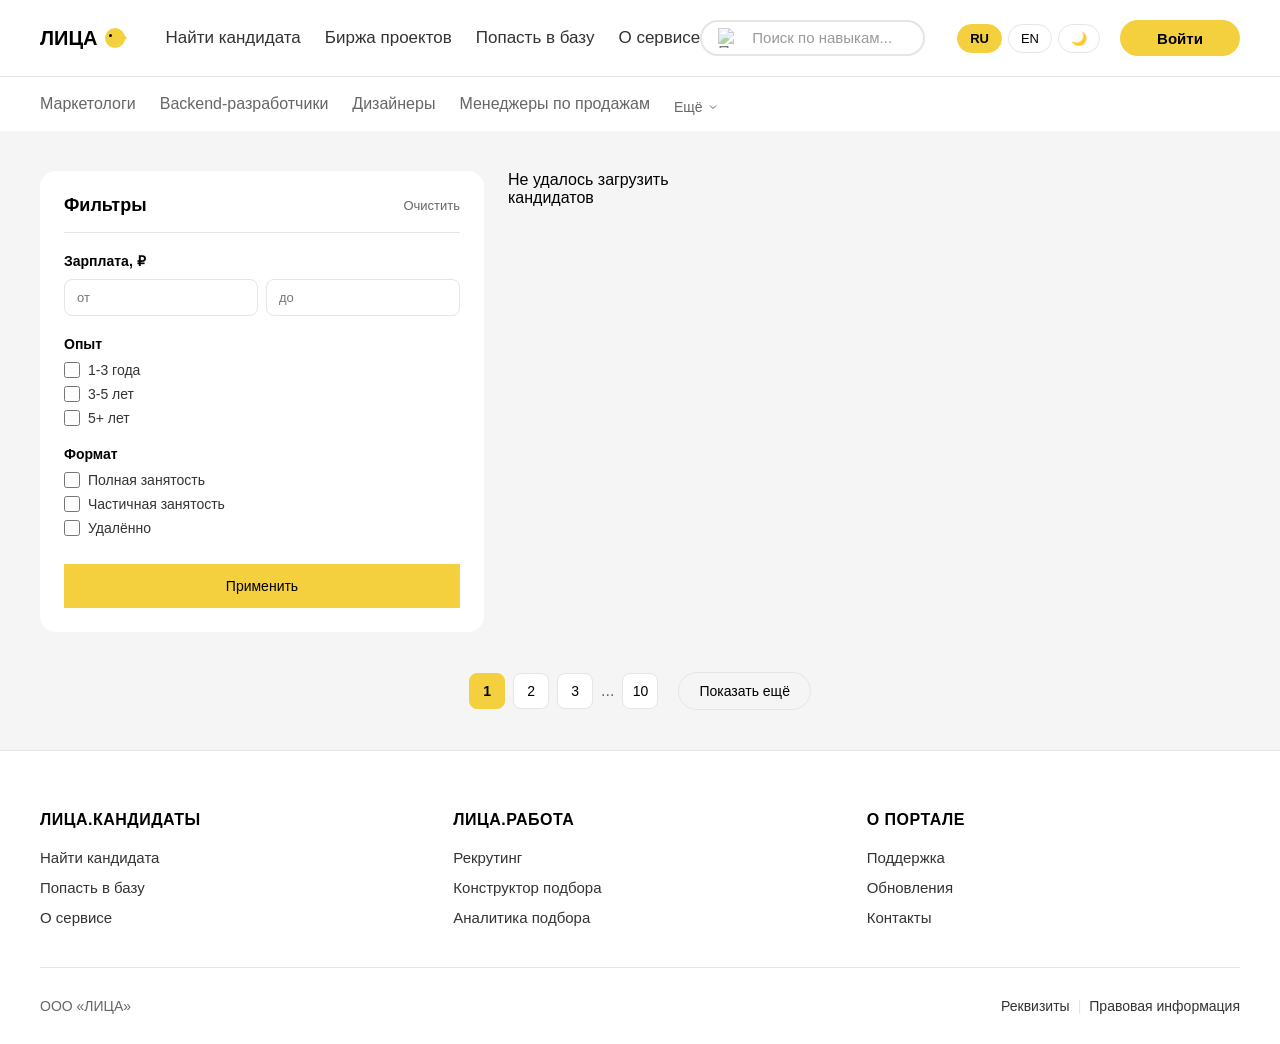
==== commit a85145d7: "feat: implement language and theme switching with localStorage persistence" ====
--- a/catalog.html
+++ b/catalog.html
@@ -4,24 +4,27 @@
     <meta charset="UTF-8">
     <meta name="viewport" content="width=device-width, initial-scale=1.0">
     <title>ЛИЦА - Каталог кандидатов</title>
+    <!-- Тема применяется ДО отрисовки CSS: нет вспышки светлой темы -->
+    <script>document.documentElement.setAttribute('data-theme', localStorage.getItem('theme') || 'light');</script>
     <link rel="stylesheet" href="css/style.css">
+    <script src="js/theme.js"></script>
+    <script src="js/i18n.js"></script>
 </head>
 <body>
-   <header class="header">
+    <header class="header">
     <div class="header-top">
         <div class="logo-nav">
             <a href="index.html" class="logo"><span>ЛИЦА</span><div class="logo-icon"></div></a>
             
             <nav class="main-nav desktop-nav">
                 <ul>
-                    <li><a href="catalog.html">Найти кандидата</a></li>
-                    <li><a href="projects.html">Биржа проектов</a></li>
-                    <li><a href="#" id="joinDatabaseBtn">Попасть в базу</a></li>
-                    <li><a href="#" id="aboutServiceBtn">О сервисе</a></li>
+                    <li><a href="catalog.html" data-i18n="nav-find">Найти кандидата</a></li>
+                    <li><a href="projects.html" data-i18n="nav-projects">Биржа проектов</a></li>
+                    <li><a href="#" id="joinDatabaseBtn" data-i18n="nav-join">Попасть в базу</a></li>
+                    <li><a href="#" id="aboutServiceBtn" data-i18n="nav-about">О сервисе</a></li>
                 </ul>
             </nav>
             
-            <!-- Кнопка бургера -->
             <button class="burger-btn" id="burgerBtn" aria-label="Меню">
                 <span></span>
                 <span></span>
@@ -32,11 +35,17 @@
         <div class="search-auth">
             <div class="search-box">
                 <img src="img/Search.png" alt="Поиск" class="search-icon">
-                <input type="text" class="search-input" id="liveSearchInput" placeholder="Поиск по навыкам...">
+                <input type="text" class="search-input" id="liveSearchInput" placeholder="Поиск по навыкам..." data-i18n-ph="search-ph">
                 <div id="searchResults" class="search-results-dropdown" style="display: none;"></div>
             </div>
             
-            <button class="login-btn" id="openModalBtn">Войти</button>
+            <div class="settings-bar">
+                <button class="lang-btn" data-lang="ru" onclick="toggleLang('ru')">RU</button>
+                <button class="lang-btn active" data-lang="en" onclick="toggleLang('en')">EN</button>
+                <button id="themeToggle" onclick="toggleTheme()">🌙</button>
+            </div>
+
+            <button class="login-btn" id="openModalBtn" data-i18n="nav-login">Войти</button>
             
             <div class="user-profile-wrapper" id="userProfileWrapper" style="display: none;">
                 <div class="user-profile" id="userProfile">
@@ -44,8 +53,8 @@
                     <div class="user-avatar" id="userAvatar">И</div>
                 </div>
                 <div class="user-dropdown" id="userDropdown">
-                    <a href="dashboard.html" class="dropdown-item">Мой профиль</a>
-                    <button class="dropdown-item logout-btn" id="logoutBtn">Выйти</button>
+                    <a href="dashboard.html" class="dropdown-item" data-i18n="dropdown-profile">Мой профиль</a>
+                    <button class="dropdown-item logout-btn" id="logoutBtn" data-i18n="dropdown-logout">Выйти</button>
                 </div>
             </div>
         </div>
@@ -54,31 +63,30 @@
     <div class="mobile-menu" id="mobileMenu">
         <nav class="mobile-nav">
             <ul>
-                <li><a href="catalog.html">Найти кандидата</a></li>
-                <li><a href="projects.html">Биржа проектов</a></li>
-                <li><a href="#" id="mobileJoinBtn">Попасть в базу</a></li>
-                <li><a href="#" id="mobileAboutBtn">О сервисе</a></li>
+                <li><a href="catalog.html" data-i18n="nav-find">Найти кандидата</a></li>
+                <li><a href="projects.html" data-i18n="nav-projects">Биржа проектов</a></li>
+                <li><a href="#" id="mobileJoinBtn" data-i18n="nav-join">Попасть в базу</a></li>
+                <li><a href="#" id="mobileAboutBtn" data-i18n="nav-about">О сервисе</a></li>
             </ul>
         </nav>
     </div>
     
-    <!-- Нижняя навигация (категории) -->
     <div class="header-bottom">
         <ul class="secondary-nav">
-            <li><a href="catalog.html?category=marketing">Маркетологи</a></li>
-            <li><a href="catalog.html?category=development">Backend-разработчики</a></li>
-            <li><a href="catalog.html?category=design">Дизайнеры</a></li>
-            <li><a href="catalog.html?category=sales">Менеджеры по продажам</a></li>
-            <li class="nav-hidden"><a href="catalog.html?category=analytics">Аналитики</a></li>
-            <li class="nav-hidden"><a href="catalog.html?category=content">Контент-менеджеры</a></li>
-            <li class="nav-hidden"><a href="catalog.html?category=management">Топ-менеджмент</a></li>
-            <li class="nav-hidden"><a href="catalog.html?category=hr">HR-специалисты</a></li>
-            <li class="nav-hidden"><a href="catalog.html?category=finance">Финансисты</a></li>
-            <li class="nav-hidden"><a href="catalog.html?category=legal">Юристы</a></li>
-            <li class="nav-hidden"><a href="catalog.html?category=support">Техподдержка</a></li>
+            <li><a href="catalog.html?category=marketing" data-i18n="cat-marketing">Маркетологи</a></li>
+            <li><a href="catalog.html?category=development" data-i18n="cat-development">Backend-разработчики</a></li>
+            <li><a href="catalog.html?category=design" data-i18n="cat-design">Дизайнеры</a></li>
+            <li><a href="catalog.html?category=sales" data-i18n="cat-sales">Менеджеры по продажам</a></li>
+            <li class="nav-hidden"><a href="catalog.html?category=analytics" data-i18n="cat-analytics">Аналитики</a></li>
+            <li class="nav-hidden"><a href="catalog.html?category=content" data-i18n="cat-content">Контент-менеджеры</a></li>
+            <li class="nav-hidden"><a href="catalog.html?category=management" data-i18n="cat-management">Топ-менеджмент</a></li>
+            <li class="nav-hidden"><a href="catalog.html?category=hr" data-i18n="cat-hr">HR-специалисты</a></li>
+            <li class="nav-hidden"><a href="catalog.html?category=finance" data-i18n="cat-finance">Финансисты</a></li>
+            <li class="nav-hidden"><a href="catalog.html?category=legal" data-i18n="cat-legal">Юристы</a></li>
+            <li class="nav-hidden"><a href="catalog.html?category=support" data-i18n="cat-support">Техподдержка</a></li>
             <li class="more-li">
                 <button class="more-btn" id="moreBtn" type="button" onclick="toggleNav()">
-                    <span>Ещё</span>
+                    <span data-i18n="nav-more">Ещё</span>
                     <svg class="arrow" viewBox="0 0 24 24" fill="none" stroke="currentColor" stroke-width="2">
                         <path d="M6 9l6 6 6-6"/>
                     </svg>
@@ -86,7 +94,7 @@
             </li>
             <li class="hide-li" style="display: none;">
                 <button class="hide-btn" type="button" onclick="toggleNav()">
-                    <span>Скрыть</span>
+                    <span data-i18n="nav-hide">Скрыть</span>
                     <svg viewBox="0 0 24 24" fill="none" stroke="currentColor" stroke-width="2">
                         <path d="M18 15l-6-6-6 6"/>
                     </svg>
@@ -101,51 +109,51 @@
             
             <aside class="filters-sidebar">
                 <div class="filters-header">
-                    <h2>Фильтры</h2>
-                    <button class="clear-filters">Очистить</button>
+                    <h2 data-i18n="filters-title">Фильтры</h2>
+                    <button class="clear-filters" data-i18n="filters-clear">Очистить</button>
                 </div>
                 
                 <div class="filter-group">
-                    <h3>Зарплата, ₽</h3>
+                    <h3 data-i18n="filter-salary">Зарплата, ₽</h3>
                     <div class="filter-range">
-                        <input type="number" id="salaryMin" placeholder="от">
-                        <input type="number" id="salaryMax" placeholder="до">
+                        <input type="number" id="salaryMin" placeholder="от" data-i18n-ph="filter-from-ph">
+                        <input type="number" id="salaryMax" placeholder="до" data-i18n-ph="filter-to-ph">
                     </div>
                 </div>
                 
                 <div class="filter-group">
-                    <h3>Опыт</h3>
+                    <h3 data-i18n="filter-exp">Опыт</h3>
                     <label class="checkbox-label">
                         <input type="checkbox" name="exp" value="1-3">
-                        <span>1-3 года</span>
+                        <span data-i18n="exp-1-3">1-3 года</span>
                     </label>
                     <label class="checkbox-label">
                         <input type="checkbox" name="exp" value="3-5">
-                        <span>3-5 лет</span>
+                        <span data-i18n="exp-3-5">3-5 лет</span>
                     </label>
                     <label class="checkbox-label">
                         <input type="checkbox" name="exp" value="5+">
-                        <span>5+ лет</span>
+                        <span data-i18n="exp-5">5+ лет</span>
                     </label>
                 </div>
                 
                 <div class="filter-group">
-                    <h3>Формат</h3>
+                    <h3 data-i18n="filter-format">Формат</h3>
                     <label class="checkbox-label">
                         <input type="checkbox" name="format" value="fulltime">
-                        <span>Полная занятость</span>
+                        <span data-i18n="format-fulltime">Полная занятость</span>
                     </label>
                     <label class="checkbox-label">
                         <input type="checkbox" name="format" value="parttime">
-                        <span>Частичная занятость</span>
+                        <span data-i18n="format-parttime">Частичная занятость</span>
                     </label>
                     <label class="checkbox-label">
                         <input type="checkbox" name="format" value="remote">
-                        <span>Удалённо</span>
-                    </label>
-                </div>
-                
-                <button class="apply-filters btn-primary">Применить</button>
+                        <span data-i18n="format-remote">Удалённо</span>
+                    </label>
+                </div>
+                
+                <button class="apply-filters btn-primary" data-i18n="filters-apply">Применить</button>
             </aside>
 
             <div class="candidates-grid" id="candidatesGrid"></div>
@@ -157,7 +165,7 @@
             <button class="page-btn">3</button>
             <span class="pagination-dots">...</span>
             <button class="page-btn">10</button>
-            <button class="show-more">Показать ещё</button>
+            <button class="show-more" data-i18n="pagination-more">Показать ещё</button>
         </div>
     </main>
 
@@ -165,36 +173,36 @@
         <div class="container">
             <div class="footer-grid">
                 <div class="footer-column">
-                    <h3 class="footer-heading">ЛИЦА.КАНДИДАТЫ</h3>
+                    <h3 class="footer-heading" data-i18n="f-cand">ЛИЦА.КАНДИДАТЫ</h3>
                     <ul class="footer-list">
-                        <li><a href="#">Найти кандидата</a></li>
-                        <li><a href="#">Попасть в базу</a></li>
-                        <li><a href="#">О сервисе</a></li>
+                        <li><a href="#" data-i18n="nav-find">Найти кандидата</a></li>
+                        <li><a href="#" data-i18n="nav-join">Попасть в базу</a></li>
+                        <li><a href="#" data-i18n="nav-about">О сервисе</a></li>
                     </ul>
                 </div>
                 <div class="footer-column">
-                    <h3 class="footer-heading">ЛИЦА.РАБОТА</h3>
+                    <h3 class="footer-heading" data-i18n="f-work">ЛИЦА.РАБОТА</h3>
                     <ul class="footer-list">
-                        <li><a href="#">Рекрутинг</a></li>
-                        <li><a href="#">Конструктор подбора</a></li>
-                        <li><a href="#">Аналитика подбора</a></li>
+                        <li><a href="#" data-i18n="f-recruit">Рекрутинг</a></li>
+                        <li><a href="#" data-i18n="f-constructor">Конструктор подбора</a></li>
+                        <li><a href="#" data-i18n="f-analytics">Аналитика подбора</a></li>
                     </ul>
                 </div>
                 <div class="footer-column">
-                    <h3 class="footer-heading">О ПОРТАЛЕ</h3>
+                    <h3 class="footer-heading" data-i18n="f-portal">О ПОРТАЛЕ</h3>
                     <ul class="footer-list">
-                        <li><a href="#">Поддержка</a></li>
-                        <li><a href="#">Обновления</a></li>
-                        <li><a href="#">Контакты</a></li>
+                        <li><a href="#" data-i18n="f-support">Поддержка</a></li>
+                        <li><a href="#" data-i18n="f-updates">Обновления</a></li>
+                        <li><a href="#" data-i18n="f-contacts">Контакты</a></li>
                     </ul>
                 </div>
             </div>
             <div class="footer-bottom">
-                <span class="footer-copyright">ООО «ЛИЦА»</span>
+                <span class="footer-copyright" data-i18n="f-copy">ООО «ЛИЦА»</span>
                 <div class="footer-legal">
-                    <a href="#">Реквизиты</a>
+                    <a href="#" data-i18n="f-requisites">Реквизиты</a>
                     <span class="divider">|</span>
-                    <a href="#">Правовая информация</a>
+                    <a href="#" data-i18n="f-legal">Правовая информация</a>
                 </div>
             </div>
         </div>
@@ -206,16 +214,16 @@
             <div class="modal-header">
                 <span class="modal-logo-text">ЛИЦА</span>
                 <span class="modal-logo-dot"></span>
-                <span class="modal-logo-text">Кандидаты</span>
-            </div>
-            <h2 class="modal-title">Получить доступ к базе<br>проверенных кандидатов</h2>
+                <span class="modal-logo-text" data-i18n="modal-cand-word">Кандидаты</span>
+            </div>
+            <h2 class="modal-title" data-i18n="modal-title">Получить доступ к базе<br>проверенных кандидатов</h2>
             <form class="modal-form" id="loginForm">
-                <input type="email" id="authEmail" class="modal-input" placeholder="Email" required>
-                <input type="password" id="authPassword" class="modal-input" placeholder="Пароль" required>
-                <a href="#" class="forgot-pass">Забыли пароль?</a>
+                <input type="email" id="authEmail" class="modal-input" placeholder="Email" data-i18n-ph="modal-email-ph" required>
+                <input type="password" id="authPassword" class="modal-input" placeholder="Пароль" data-i18n-ph="modal-pass-ph" required>
+                <a href="#" class="forgot-pass" data-i18n="modal-forgot">Забыли пароль?</a>
                 <div class="modal-actions">
-                    <button type="submit" class="btn-modal-login">Войти</button>
-                    <button type="button" class="btn-modal-reg">Зарегистрироваться</button>
+                    <button type="submit" class="btn-modal-login" data-i18n="modal-login-btn">Войти</button>
+                    <button type="button" class="btn-modal-reg" data-i18n="modal-reg-btn">Зарегистрироваться</button>
                 </div>
             </form>
         </div>
@@ -227,21 +235,21 @@
             <div class="modal-header">
                 <span class="modal-logo-text">ЛИЦА</span>
                 <span class="modal-logo-dot"></span>
-                <span class="modal-logo-text">Кандидаты</span>
-            </div>
-            <h2 class="modal-title" style="margin-bottom: 24px;">О сервисе</h2>
+                <span class="modal-logo-text" data-i18n="modal-cand-word">Кандидаты</span>
+            </div>
+            <h2 class="modal-title" style="margin-bottom: 24px;" data-i18n="about-title">О сервисе</h2>
             <div style="text-align: left; line-height: 1.6; color: var(--text-secondary);">
-                <p style="margin-bottom: 16px;"><strong>ЛИЦА.Кандидаты</strong> — это платформа для поиска проверенных специалистов.</p>
-                <p style="margin-bottom: 16px;">Мы уже провели собеседования с сотнями кандидатов и подтверждаем их профессионализм. Вам остаётся только выбрать подходящего специалиста.</p>
-                <h3 style="margin: 24px 0 12px; font-size: 18px; color: var(--text-main);">Как это работает:</h3>
+                <p style="margin-bottom: 16px;" data-i18n="about-p1"><strong>ЛИЦА.Кандидаты</strong> — это платформа для поиска проверенных специалистов.</p>
+                <p style="margin-bottom: 16px;" data-i18n="about-p2">Мы уже провели собеседования с сотнями кандидатов и подтверждаем их профессионализм. Вам остаётся только выбрать подходящего специалиста.</p>
+                <h3 style="margin: 24px 0 12px; font-size: 18px; color: var(--text-main);" data-i18n="about-how">Как это работает:</h3>
                 <ul style="margin-left: 20px; margin-bottom: 16px;">
-                    <li>Все кандидаты проходят проверку компетенций</li>
-                    <li>Вы получаете доступ к базе по подписке</li>
-                    <li>Самостоятельно связываетесь с подходящими специалистами</li>
+                    <li data-i18n="about-li1">Все кандидаты проходят проверку компетенций</li>
+                    <li data-i18n="about-li2">Вы получаете доступ к базе по подписке</li>
+                    <li data-i18n="about-li3">Самостоятельно связываетесь с подходящими специалистами</li>
                 </ul>
-                <p style="margin-bottom: 16px;"><strong>Стоимость:</strong> 4900 ₽ в месяц<br><em>Это в 10-100 раз ниже стоимости любого подбора</em></p>
-            </div>
-            <button class="btn-primary btn-full" id="closeAboutBtn" style="margin-top: 24px;">Понятно</button>
+                <p style="margin-bottom: 16px;" data-i18n="about-price"><strong>Стоимость:</strong> 4900 ₽ в месяц<br><em>Это в 10-100 раз ниже стоимости любого подбора</em></p>
+            </div>
+            <button class="btn-primary btn-full" id="closeAboutBtn" style="margin-top: 24px;" data-i18n="about-ok">Понятно</button>
         </div>
     </div>
 
--- a/css/style.css
+++ b/css/style.css
@@ -2242,9 +2242,6 @@
     border-radius: 8px;
 }
 
-/* === АДАПТИВ === */
-
-/* Планшеты (до 1024px) */
 @media (max-width: 1024px) {
     .header-top {
         flex-wrap: wrap;
@@ -2306,9 +2303,8 @@
     }
 }
 
-/* Мобильные (до 768px) */
 @media (max-width: 768px) {
-    /* Скрываем десктопное меню, показываем бургер */
+
     .main-nav, .desktop-nav {
         display: none !important;
     }
@@ -2393,7 +2389,6 @@
     }
 }
 
-/* Маленькие экраны (до 480px) */
 @media (max-width: 480px) {
     .header-top {
         padding: 10px 15px;
@@ -2436,7 +2431,6 @@
     }
 }
 
-/* Очень маленькие экраны (360px) */
 @media (max-width: 360px) {
     .header-top {
         padding: 8px 10px;
@@ -2485,46 +2479,260 @@
     }
 }
 
-/* Фикс переполнения полей фильтров на мобильных */
 .filter-range input {
-    min-width: 0; /* Разрешает сжатие внутри flex */
+    min-width: 0;
 }
 
 @media (max-width: 768px) {
     .filters-sidebar {
-        padding: 16px; /* Чуть меньше боковые отступы */
+        padding: 16px;
     }
     .filter-range {
-        gap: 6px; /* Чуть ближе поля друг к другу */
-    }
-}
-
-/* === АДАПТАЦИЯ МОДАЛЬНЫХ ОКОН ДЛЯ ТЕЛЕФОНОВ === */
+        gap: 6px; 
+    }
+}
+
 @media (max-width: 768px) {
     .modal-window {
-        max-height: 90vh;       /* Ограничиваем высоту 90% от экрана */
-        width: 90%;             /* Ширина 90% */
-        margin: 10px;           /* Отступы от краев */
-        overflow-y: auto;       /* Включаем вертикальный скролл */
-        border-radius: 12px;    /* Скругляем углы */
-        display: flex;          /* Чтобы контент внутри тоже вел себя хорошо */
-        flex-direction: column; /* Вертикальное расположение */
-    }
-    
-    /* Чтобы кнопка закрытия (крестик) была всегда видна сверху */
+        max-height: 90vh;       
+        width: 90%;             
+        margin: 10px;          
+        overflow-y: auto;       
+        border-radius: 12px;    
+        display: flex;         
+        flex-direction: column; 
+    }
+    
     .modal-close {
         position: sticky;
         top: 10px;
         right: 10px;
         z-index: 10;
-        background: #fff; /* Фон, чтобы перекрывать текст при скролле */
+        background: #fff; 
         border-radius: 50%;
         width: 32px;
         height: 32px;
     }
     
-    /* Убираем лишние отступы внизу модалки */
     .modal-form {
         margin-bottom: 20px;
     }
-}+}
+
+/* ==========================================================================
+   ЛАБА 10: СВЕТЛАЯ / ТЁМНАЯ ТЕМА
+   ========================================================================== */
+
+/* Тёмная тема — переопределение переменных */
+[data-theme="dark"] {
+    --bg-body: #1a1a1a;
+    --bg-header: #2a2a2a;
+    --text-main: #ffffff;
+    --text-secondary: #cccccc;
+    --text-muted: #999999;
+    --accent: #F4D03F;
+    --accent-hover: #E5C036;
+    --border: #3a3a3a;
+    --shadow: 0 2px 4px rgba(0, 0, 0, 0.5);
+}
+
+/* Тёмная тема — перебивка элементов с жёстко зашитым белым */
+[data-theme="dark"] body { background-color: var(--bg-body); color: var(--text-main); }
+[data-theme="dark"] .header,
+[data-theme="dark"] .header-bottom,
+[data-theme="dark"] .footer,
+[data-theme="dark"] .direction-card,
+[data-theme="dark"] .candidate-card,
+[data-theme="dark"] .project-card,
+[data-theme="dark"] .project-card-lg,
+[data-theme="dark"] .benefits-left,
+[data-theme="dark"] .subscribe-form-wrapper,
+[data-theme="dark"] .profile-header-card,
+[data-theme="dark"] .info-block,
+[data-theme="dark"] .sidebar-card,
+[data-theme="dark"] .sidebar-stats,
+[data-theme="dark"] .profile-card,
+[data-theme="dark"] .stats-card,
+[data-theme="dark"] .quick-actions,
+[data-theme="dark"] .action-card,
+[data-theme="dark"] .client-card,
+[data-theme="dark"] .filters-sidebar,
+[data-theme="dark"] .projects-sidebar,
+[data-theme="dark"] .edit-profile-card,
+[data-theme="dark"] .subscription-status-card,
+[data-theme="dark"] .candidate-management-card,
+[data-theme="dark"] .search-results-dropdown,
+[data-theme="dark"] .user-dropdown,
+[data-theme="dark"] .mobile-menu,
+[data-theme="dark"] .modal-window {
+    background: #2a2a2a;
+    color: var(--text-main);
+    border-color: var(--border);
+}
+
+[data-theme="dark"] .modal-input,
+[data-theme="dark"] .form-input,
+[data-theme="dark"] .apply-textarea,
+[data-theme="dark"] .form-group input,
+[data-theme="dark"] .form-group textarea,
+[data-theme="dark"] .form-group select,
+[data-theme="dark"] .filter-range input,
+[data-theme="dark"] .search-input {
+    background: #1a1a1a;
+    color: #fff;
+    border-color: #3a3a3a;
+}
+
+[data-theme="dark"] .hero-section { background-color: #2a2a2a; }
+[data-theme="dark"] .hero-title,
+[data-theme="dark"] .section-title,
+[data-theme="dark"] .section-title-left,
+[data-theme="dark"] .subscribe-title,
+[data-theme="dark"] h1, [data-theme="dark"] h2, [data-theme="dark"] h3 { color: var(--text-main); }
+
+[data-theme="dark"] .subscription-card { background-color: var(--accent); color: #000; }
+
+[data-theme="dark"] .user-profile { background-color: #2a2a2a; }
+[data-theme="dark"] .user-profile:hover { background-color: #3a3a3a; }
+
+[data-theme="dark"] .btn-secondary,
+[data-theme="dark"] .btn-sidebar,
+[data-theme="dark"] .btn-sidebar-small,
+[data-theme="dark"] .btn-action {
+    background: #1a1a1a;
+    border-color: #3a3a3a;
+    color: #fff;
+}
+
+[data-theme="dark"] .btn-modal-reg {
+    background: #1a1a1a;
+    border-color: #3a3a3a;
+    color: #fff;
+}
+
+[data-theme="dark"] .badge-fulltime { background: #3a2a5c; color: #c9a8ff; }
+[data-theme="dark"] .badge-parttime { background: #5c4a1a; color: #ffeb99; }
+[data-theme="dark"] .badge-remote { background: #1a3a5c; color: #99d6ff; }
+
+[data-theme="dark"] .tag { background: #3a3a3a; color: #fff; }
+[data-theme="dark"] .project-category { background: #3a3a3a; color: #ccc; }
+[data-theme="dark"] .skill-chip,
+[data-theme="dark"] .skill-tag { background: #3a3a3a; color: #fff; border-color: #3a3a3a; }
+
+[data-theme="dark"] .logo-icon { background-color: var(--accent); }
+[data-theme="dark"] .logo-icon::before { background-color: #000; }
+
+[data-theme="dark"] ::placeholder { color: #777 !important; }
+
+/* ==========================================================================
+   ПАНЕЛЬ НАСТРОЕК: ЯЗЫК И ТЕМА (ЛАБА 10)
+   ========================================================================== */
+
+.settings-bar {
+    display: flex;
+    gap: 6px;
+    margin-left: 12px;
+    align-items: center;
+}
+
+.settings-bar button {
+    padding: 6px 12px;
+    border-radius: 16px;
+    border: 1px solid var(--border, #333);
+    background: transparent;
+    color: var(--text-main, #fff);
+    cursor: pointer;
+    font-size: 13px;
+    font-weight: 500;
+    transition: all 0.2s ease;
+    font-family: inherit;
+}
+
+.settings-bar button:hover {
+    background: var(--accent, #ff0000);
+    color: #000;
+    border-color: var(--accent, #ff0000);
+}
+
+.settings-bar .lang-btn.active {
+    background: var(--accent, #ff0000);
+    color: #000;
+    border-color: var(--accent, #ff0000);
+    font-weight: 600;
+}
+
+/* Тёмная тема — панель настроек адаптируется */
+[data-theme="dark"] .settings-bar button {
+    border-color: #555;
+    color: #fff;
+}
+
+[data-theme="dark"] .settings-bar button:hover,
+[data-theme="dark"] .settings-bar .lang-btn.active {
+    background: var(--accent);
+    color: #000;
+}
+
+/* ==========================================================================
+   ТЁМНАЯ ТЕМА: КНОПКИ, КОТОРЫЕ БЫЛИ ЗАШИТЫ СВЕТЛЫМИ
+   ========================================================================== */
+[data-theme="dark"] .btn-sm.btn-outline,
+[data-theme="dark"] .btn-edit-profile {
+    background: #1a1a1a;
+    color: #ffffff;
+    border-color: #3a3a3a;
+}
+
+[data-theme="dark"] .btn-sm.btn-outline:hover,
+[data-theme="dark"] .btn-edit-profile:hover {
+    background: #2a2a2a;
+    border-color: #555;
+}
+
+/* Панель вкладок (Все / В работе / ...) */
+[data-theme="dark"] .tabs { background: #2a2a2a; }
+[data-theme="dark"] .tab-btn { color: #999999; }
+[data-theme="dark"] .tab-btn.active,
+[data-theme="dark"] .tab-btn:hover { background: var(--accent); color: #000; }
+
+/* Карточки откликов в модалке */
+[data-theme="dark"] .app-card { background: #1a1a1a !important; border-color: #3a3a3a !important; }
+
+/* ==========================================================================
+   ТЁМНАЯ ТЕМА: СЕКЦИИ С ЖЁСТКО ЗАШИТЫМ СВЕТЛЫМ ФОНОМ И ТЕКСТЫ ВНУТРИ КАРТОЧЕК
+   ========================================================================== */
+
+/* Секции, где фон был прописан константой #f5f5f5 */
+[data-theme="dark"] .directions-section,
+[data-theme="dark"] .benefits-section {
+    background-color: var(--bg-body);
+}
+
+/* Тексты внутри карточек направлений (у них свои зашитые цвета) */
+[data-theme="dark"] .card-title {
+    color: #ffffff;
+}
+
+[data-theme="dark"] .card-badge {
+    color: #cccccc;
+    border-color: #555555;
+}
+
+/* Описания преимуществ на тёмной плашке */
+[data-theme="dark"] .benefit-desc {
+    color: #cccccc;
+}
+
+/* Мелкий текст под формой подписки */
+[data-theme="dark"] .form-agreement,
+[data-theme="dark"] .agreement-link {
+    color: #aaaaaa;
+}
+
+/* Блок успешной подписки */
+[data-theme="dark"] .success-message {
+    background-color: #1e3a1e;
+    border-color: #4CAF50;
+}
+[data-theme="dark"] .success-message h3 { color: #81C784; }
+[data-theme="dark"] .success-message p  { color: #cccccc; }
